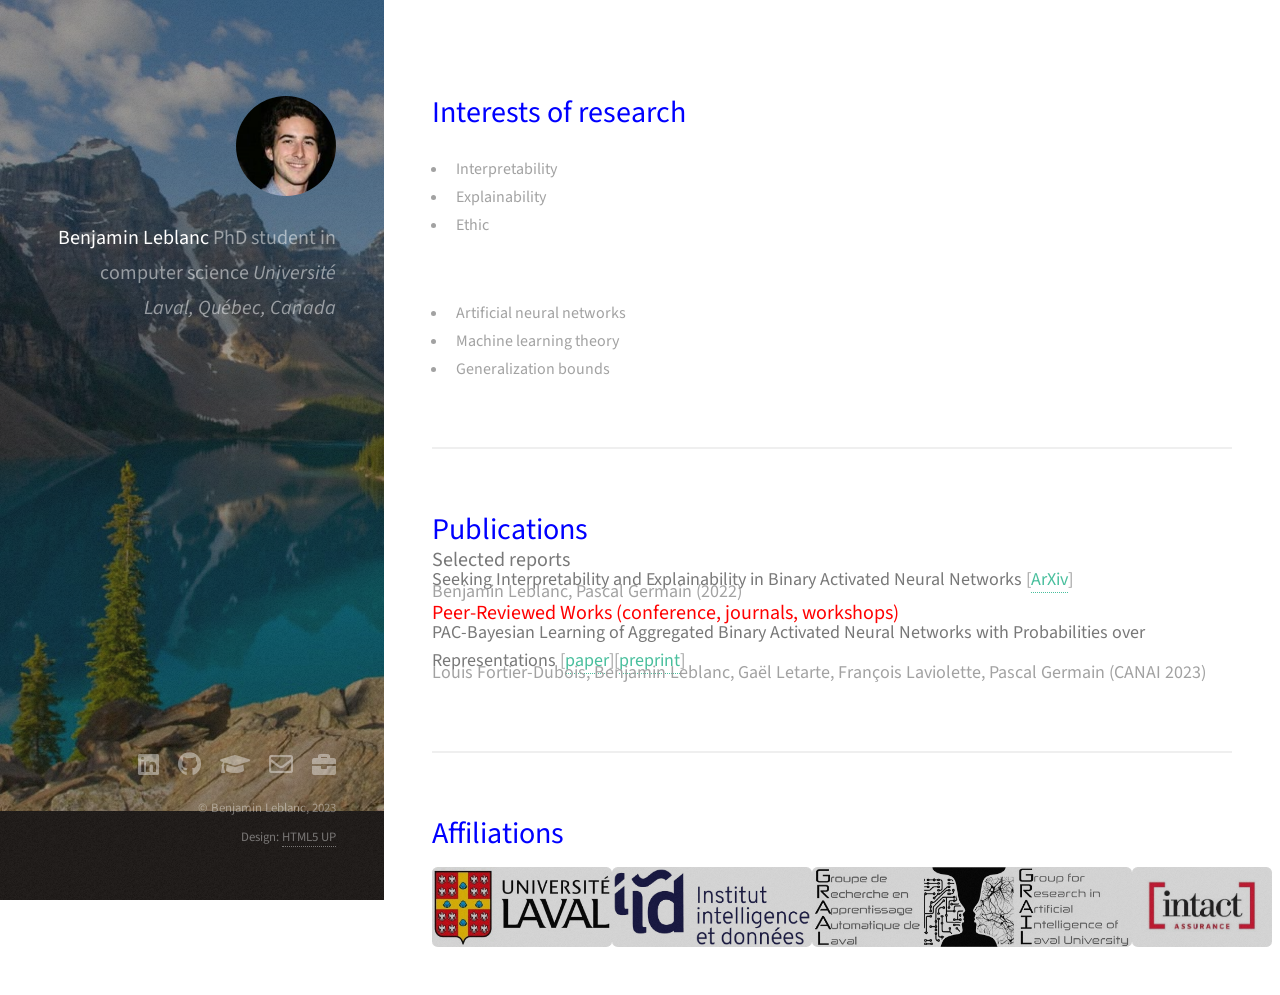
==== index.html @ 93528d7f "Update index.html" ====
<!DOCTYPE HTML>
<!--
	Strata by HTML5 UP
	html5up.net | @ajlkn
	Free for personal and commercial use under the CCA 3.0 license (html5up.net/license)
-->
<style>
  .bottom-mone {
     margin-bottom: -0.5cm;
  }
  .bottom-mpv {
     margin-bottom: -0.25cm;
  }
  .bottom-zero {
     margin-bottom: 0cm;
  }
  .bottom-one {
     margin-bottom: 0.5cm;
  }
  .bottom-two {
     margin-bottom: 1cm;
  }
  .bottom-three {
     margin-bottom: 1.5cm;
  }
  jc {
    display: flex;
    justify-content: space-between;
  }
  element {
    opacity: 1;
    // CSS property
  }
</style>
<html>
	<head>
		<title>Benjamin Leblanc</title>
		<meta charset="utf-8" />
		<meta name="viewport" content="width=device-width, initial-scale=1, user-scalable=no" />
		<link rel="stylesheet" href="assets/css/main.css" />
	</head>
	<body class="is-preload">

		<!-- Header -->
		<!-- crafted by <a href="http://html5up.net">HTML5 UP</a>.</h1> -->
			<header id="header">
				<div class="inner">
					<a href="#" class="image avatar"><img src="images/avatar.jpg" alt="" /></a>
					<h1><strong>Benjamin Leblanc</strong><br />
					PhD student in computer science<br />
					<em>Université Laval, Québec, Canada</em><br />
				</div>
			</header>

		<!-- Main -->
			<div id="main">
				<!-- One -->
					<section id="one">
						<p class="bottom-zero" style="color:blue; font-size:30px; font:Monaco">Interests of research</p>
						<i class="fa fa-group"></i>
						<ul>
						  <li>Interpretability</li>
						  <li>Explainability</li>
						  <li>Ethic</li>
						</ul>  						
						<i class="fa fa-bar-chart"></i>
						<ul>
						  <li>Artificial neural networks</li>
						  <li>Machine learning theory</li>
						  <li>Generalization bounds</li>
						</ul>
						
					</section>
					<section>
						<p class="bottom-zero" style="color:blue; font-size:30px; font:Monaco">Publications</p>
						<p class="bottom-mpv" style="color:red; font-size:20px; font:Monaco"><strong>Selected reports</strong><br></p>
						<p style="font-size:18px"><b>Seeking Interpretability and Explainability in Binary Activated Neural Networks</b> [<a href="https://arxiv.org/abs/2209.03450">ArXiv</a>]</p>
						<p class="bottom-mpv" style="font-size:18px">Benjamin Leblanc, Pascal Germain (2022)</p>
						
						<p class="bottom-mpv" style="color:red; font-size:20px; font:Monaco">Peer-Reviewed Works (conference, journals, workshops)</p>
						<p style="font-size:18px"><b>PAC-Bayesian Learning of Aggregated Binary Activated Neural Networks with Probabilities over Representations</b> [<a href="https://caiac.pubpub.org/pub/6km1kuhi/release/1">paper</a>][<a href="https://arxiv.org/abs/2110.15137">preprint</a>]</p>
						<p class="bottom-zero" style="font-size:18px">Louis Fortier-Dubois, Benjamin Leblanc, Gaël Letarte, François Laviolette, Pascal Germain (CANAI 2023)</p>
					</section>
					<section>
						<p class="bottom-one" style="color:blue; font-size:30px; font:Monaco">Affiliations</p>
						<jc>
							<a href="https://www.ulaval.ca/" class="image"><img src="images/ul_complet.jpg" style="background-color:white" alt="" width="180" height="80"/></a>
							<a href="https://iid.ulaval.ca/" class="image"><img src="images/iid.jpg" style="background-color:white" alt="" width="200" height="80"/></a>							<a href="https://graal.ift.ulaval.ca/" class="image"><img src="images/graail.jpg" style="background-color:white" alt="" width="320" height="80"/></a>
							<a href="https://www.intact.ca/" class="image"><img src="images/intact.jpg" style="background-color:white" alt="" width="140" height="80"/></a>
						</jc>
					</section>
				<!-- Footer -->
			<footer id="footer">
				<div class="inner">
					<ul class="icons">
						<li><a href="https://www.linkedin.com/in/benjamin-leblanc-a9217128b/" class="icon brands fa fa-linkedin"><span class="label">LinkedIn</span></a></li>
						<li><a href="https://github.com/benthewhite" class="icon brands fa-github"><span class="label">Github</span></a></li>
						<li><a href="https://scholar.google.com/citations?user=OlhWi8gAAAAJ&hl=fr" class="icon solid fa-graduation-cap"><span class="label">Google Scholar</span></a></li>
						<li><a href="mailto:benjamin.leblanc.2@ulaval.ca" class="icon fa-envelope"><span class="label">Email</span></a></li>
						<li><a href="files/Curriculum vitae - Benjamin Leblanc.pdf" class="icon solid fa-briefcase"><span class="label">CV</span></a></li>
					</ul>
					<ul class="copyright">
						<li>&copy; Benjamin Leblanc, 2023</li><li>Design: <a href="http://html5up.net">HTML5 UP</a></li>
					</ul>
				</div>
			</footer>

		<!-- Scripts -->
			<script src="assets/js/jquery.min.js"></script>
			<script src="assets/js/jquery.poptrox.min.js"></script>
			<script src="assets/js/browser.min.js"></script>
			<script src="assets/js/breakpoints.min.js"></script>
			<script src="assets/js/util.js"></script>
			<script src="assets/js/main.js"></script>

	</body>
</html>
---- assets/css/main.css ----
@import url("fontawesome-all.min.css");
@import url("https://fonts.googleapis.com/css?family=Source+Sans+Pro:400");

/*
	Strata by HTML5 UP
	html5up.net | @ajlkn
	Free for personal and commercial use under the CCA 3.0 license (html5up.net/license)
*/

html, body, div, span, applet, object,
iframe, h1, h2, h3, h4, h5, h6, p, blockquote,
pre, a, abbr, acronym, address, big, cite,
code, del, dfn, em, img, ins, kbd, q, s, samp,
small, strike, strong, sub, sup, tt, var, b,
u, i, center, dl, dt, dd, ol, ul, li, fieldset,
form, label, legend, table, caption, tbody,
tfoot, thead, tr, th, td, article, aside,
canvas, details, embed, figure, figcaption,
footer, header, hgroup, menu, nav, output, ruby,
section, summary, time, mark, audio, video {
	margin: 0;
	padding: 0;
	border: 0;
	font-size: 100%;
	font: inherit;
	vertical-align: baseline;}

article, aside, details, figcaption, figure,
footer, header, hgroup, menu, nav, section {
	display: block;}

body {
	line-height: 1;
	background: transparent;
}

ol, ul {
	list-style: none;
}

blockquote, q {
	quotes: none;
}

	blockquote:before, blockquote:after, q:before, q:after {
		content: '';
		content: none;
	}

table {
	border-collapse: collapse;
	border-spacing: 0;
}

body {
	-webkit-text-size-adjust: none;
}

mark {
	background-color: transparent;
	color: inherit;
}

input::-moz-focus-inner {
	border: 0;
	padding: 0;
}

input, select, textarea {
	-moz-appearance: none;
	-webkit-appearance: none;
	-ms-appearance: none;
	appearance: none;
}
jc {
    display: flex;
    justify-content: space-between;
}
element {
    opacity: 1;
    // CSS property
}

/* Basic */

	html {
		box-sizing: border-box;
	}

	*, *:before, *:after {
		box-sizing: inherit;
	}

	body {
		background: #fff;
	}

		body.is-preload *, body.is-preload *:before, body.is-preload *:after {
			-moz-animation: none !important;
			-webkit-animation: none !important;
			-ms-animation: none !important;
			animation: none !important;
			-moz-transition: none !important;
			-webkit-transition: none !important;
			-ms-transition: none !important;
			transition: none !important;
		}

	body, input, select, textarea {
		color: #a2a2a2;
		font-family: "Source Sans Pro", Helvetica, sans-serif;
		font-size: 16pt;
		font-weight: 400;
		line-height: 1.75em;
	}

	a {
		-moz-transition: color 0.2s ease-in-out, border-color 0.2s ease-in-out;
		-webkit-transition: color 0.2s ease-in-out, border-color 0.2s ease-in-out;
		-ms-transition: color 0.2s ease-in-out, border-color 0.2s ease-in-out;
		transition: color 0.2s ease-in-out, border-color 0.2s ease-in-out;
		border-bottom: dotted 1px;
		color: #49bf9d;
		text-decoration: none;
	}

		a:hover {
			border-bottom-color: transparent;
			color: #49bf9d !important;
			text-decoration: none;
		}

	strong, b {
		color: #787878;
		font-weight: 400;
	}

	em, i {
		font-style: italic;
	}

	p {
		margin-top: 0.1em ;
  		margin-bottom: -1em ;
	}

	h1, h2, h3, h4, h5, h6 {
		color: #787878;
		font-weight: 400;
		line-height: 1em;
		margin: 0 0 1em 0;
	}

		h1 a, h2 a, h3 a, h4 a, h5 a, h6 a {
			color: inherit;
			text-decoration: none;
		}

	h1 {
		font-size: 2em;
		line-height: 1.5em;
	}

	h2 {
		font-size: 1.5em;
		line-height: 1.5em;
	}

	h3 {
		font-size: 1.25em;
		line-height: 1.5em;
	}

	h4 {
		font-size: 1.1em;
		line-height: 1.5em;
	}

	h5 {
		font-size: 0.9em;
		line-height: 1.5em;
	}

	h6 {
		font-size: 0.7em;
		line-height: 1.5em;
	}

	sub {
		font-size: 0.8em;
		position: relative;
		top: 0.5em;
	}

	sup {
		font-size: 0.8em;
		position: relative;
		top: -0.5em;
	}

	hr {
		border: 0;
		border-bottom: solid 2px #efefef;
		margin: 2em 0;
	}

		hr.major {
			margin: 3em 0;
		}

	blockquote {
		border-left: solid 6px #efefef;
		font-style: normal;
		margin: 0 0 2em 0;
		padding: 0.5em 0 0.5em 1.5em;
	}

	code {
		background: #f7f7f7;
		border-radius: 0.35em;
		border: solid 2px #efefef;
		font-family: "Courier New", monospace;
		font-size: 0.9em;
		margin: 0 0.25em;
		padding: 0.25em 0.65em;
	}

	pre {
		-webkit-overflow-scrolling: touch;
		font-family: "Courier New", monospace;
		font-size: 0.9em;
		margin: 0 0 2em 0;
	}

		pre code {
			display: block;
			line-height: 1.75em;
			padding: 1em 1.5em;
			overflow-x: auto;
		}

	.align-left {
		text-align: left;
	}

	.align-center {
		text-align: center;
	}

	.align-right {
		text-align: right;
	}

/* Container */

	.container {
		margin: 0 auto;
		max-width: calc(100% - 4em);
		width: 100%;
	}

		.container.xsmall {
			width: 25%;
		}

		.container.small {
			width: 50%;
		}

		.container.medium {
			width: 75%;
		}

		.container.large {
			width: 125%;
		}

		.container.xlarge {
			width: 150%;
		}

		.container.max {
			width: 100%;
		}

		@media screen and (max-width: 980px) {

			.container {
				width: 100% !important;
				max-width: 100% !important;
			}

		}

		@media screen and (max-width: 480px) {

			.container {
				max-width: calc(100% - 3em);
			}

		}

/* Row */

	.row {
		display: flex;
		flex-wrap: wrap;
		box-sizing: border-box;
		align-items: stretch;
	}

		.row > * {
			box-sizing: border-box;
		}

		.row.gtr-uniform > * > :last-child {
			margin-bottom: 0;
		}

		.row.aln-left {
			justify-content: flex-start;
		}

		.row.aln-center {
			justify-content: center;
		}

		.row.aln-right {
			justify-content: flex-end;
		}

		.row.aln-top {
			align-items: flex-start;
		}

		.row.aln-middle {
			align-items: center;
		}

		.row.aln-bottom {
			align-items: flex-end;
		}

		.row > .imp {
			order: -1;
		}

		.row > .col-1 {
			width: 8.33333%;
		}

		.row > .off-1 {
			margin-left: 8.33333%;
		}

		.row > .col-2 {
			width: 16.66667%;
		}

		.row > .off-2 {
			margin-left: 16.66667%;
		}

		.row > .col-3 {
			width: 25%;
		}

		.row > .off-3 {
			margin-left: 25%;
		}

		.row > .col-4 {
			width: 33.33333%;
		}

		.row > .off-4 {
			margin-left: 33.33333%;
		}

		.row > .col-5 {
			width: 41.66667%;
		}

		.row > .off-5 {
			margin-left: 41.66667%;
		}

		.row > .col-6 {
			width: 50%;
		}

		.row > .off-6 {
			margin-left: 50%;
		}

		.row > .col-7 {
			width: 58.33333%;
		}

		.row > .off-7 {
			margin-left: 58.33333%;
		}

		.row > .col-8 {
			width: 66.66667%;
		}

		.row > .off-8 {
			margin-left: 66.66667%;
		}

		.row > .col-9 {
			width: 75%;
		}

		.row > .off-9 {
			margin-left: 75%;
		}

		.row > .col-10 {
			width: 83.33333%;
		}

		.row > .off-10 {
			margin-left: 83.33333%;
		}

		.row > .col-11 {
			width: 91.66667%;
		}

		.row > .off-11 {
			margin-left: 91.66667%;
		}

		.row > .col-12 {
			width: 100%;
		}

		.row > .off-12 {
			margin-left: 100%;
		}

		.row.gtr-0 {
			margin-top: 0;
			margin-left: 0em;
		}

			.row.gtr-0 > * {
				padding: 0 0 0 0em;
			}

			.row.gtr-0.gtr-uniform {
				margin-top: 0em;
			}

				.row.gtr-0.gtr-uniform > * {
					padding-top: 0em;
				}

		.row.gtr-25 {
			margin-top: 0;
			margin-left: -0.625em;
		}

			.row.gtr-25 > * {
				padding: 0 0 0 0.625em;
			}

			.row.gtr-25.gtr-uniform {
				margin-top: -0.625em;
			}

				.row.gtr-25.gtr-uniform > * {
					padding-top: 0.625em;
				}

		.row.gtr-50 {
			margin-top: 0;
			margin-left: -1.25em;
		}

			.row.gtr-50 > * {
				padding: 0 0 0 1.25em;
			}

			.row.gtr-50.gtr-uniform {
				margin-top: -1.25em;
			}

				.row.gtr-50.gtr-uniform > * {
					padding-top: 1.25em;
				}

		.row {
			margin-top: 0;
			margin-left: -2.5em;
		}

			.row > * {
				padding: 0 0 0 2.5em;
			}

			.row.gtr-uniform {
				margin-top: -2.5em;
			}

				.row.gtr-uniform > * {
					padding-top: 2.5em;
				}

		.row.gtr-150 {
			margin-top: 0;
			margin-left: -3.75em;
		}

			.row.gtr-150 > * {
				padding: 0 0 0 3.75em;
			}

			.row.gtr-150.gtr-uniform {
				margin-top: -3.75em;
			}

				.row.gtr-150.gtr-uniform > * {
					padding-top: 3.75em;
				}

		.row.gtr-200 {
			margin-top: 0;
			margin-left: -5em;
		}

			.row.gtr-200 > * {
				padding: 0 0 0 5em;
			}

			.row.gtr-200.gtr-uniform {
				margin-top: -5em;
			}

				.row.gtr-200.gtr-uniform > * {
					padding-top: 5em;
				}

		@media screen and (max-width: 1800px) {

			.row {
				display: flex;
				flex-wrap: wrap;
				box-sizing: border-box;
				align-items: stretch;
			}

				.row > * {
					box-sizing: border-box;
				}

				.row.gtr-uniform > * > :last-child {
					margin-bottom: 0;
				}

				.row.aln-left {
					justify-content: flex-start;
				}

				.row.aln-center {
					justify-content: center;
				}

				.row.aln-right {
					justify-content: flex-end;
				}

				.row.aln-top {
					align-items: flex-start;
				}

				.row.aln-middle {
					align-items: center;
				}

				.row.aln-bottom {
					align-items: flex-end;
				}

				.row > .imp-xlarge {
					order: -1;
				}

				.row > .col-1-xlarge {
					width: 8.33333%;
				}

				.row > .off-1-xlarge {
					margin-left: 8.33333%;
				}

				.row > .col-2-xlarge {
					width: 16.66667%;
				}

				.row > .off-2-xlarge {
					margin-left: 16.66667%;
				}

				.row > .col-3-xlarge {
					width: 25%;
				}

				.row > .off-3-xlarge {
					margin-left: 25%;
				}

				.row > .col-4-xlarge {
					width: 33.33333%;
				}

				.row > .off-4-xlarge {
					margin-left: 33.33333%;
				}

				.row > .col-5-xlarge {
					width: 41.66667%;
				}

				.row > .off-5-xlarge {
					margin-left: 41.66667%;
				}

				.row > .col-6-xlarge {
					width: 50%;
				}

				.row > .off-6-xlarge {
					margin-left: 50%;
				}

				.row > .col-7-xlarge {
					width: 58.33333%;
				}

				.row > .off-7-xlarge {
					margin-left: 58.33333%;
				}

				.row > .col-8-xlarge {
					width: 66.66667%;
				}

				.row > .off-8-xlarge {
					margin-left: 66.66667%;
				}

				.row > .col-9-xlarge {
					width: 75%;
				}

				.row > .off-9-xlarge {
					margin-left: 75%;
				}

				.row > .col-10-xlarge {
					width: 83.33333%;
				}

				.row > .off-10-xlarge {
					margin-left: 83.33333%;
				}

				.row > .col-11-xlarge {
					width: 91.66667%;
				}

				.row > .off-11-xlarge {
					margin-left: 91.66667%;
				}

				.row > .col-12-xlarge {
					width: 100%;
				}

				.row > .off-12-xlarge {
					margin-left: 100%;
				}

				.row.gtr-0 {
					margin-top: 0;
					margin-left: 0em;
				}

					.row.gtr-0 > * {
						padding: 0 0 0 0em;
					}

					.row.gtr-0.gtr-uniform {
						margin-top: 0em;
					}

						.row.gtr-0.gtr-uniform > * {
							padding-top: 0em;
						}

				.row.gtr-25 {
					margin-top: 0;
					margin-left: -0.625em;
				}

					.row.gtr-25 > * {
						padding: 0 0 0 0.625em;
					}

					.row.gtr-25.gtr-uniform {
						margin-top: -0.625em;
					}

						.row.gtr-25.gtr-uniform > * {
							padding-top: 0.625em;
						}

				.row.gtr-50 {
					margin-top: 0;
					margin-left: -1.25em;
				}

					.row.gtr-50 > * {
						padding: 0 0 0 1.25em;
					}

					.row.gtr-50.gtr-uniform {
						margin-top: -1.25em;
					}

						.row.gtr-50.gtr-uniform > * {
							padding-top: 1.25em;
						}

				.row {
					margin-top: 0;
					margin-left: -2.5em;
				}

					.row > * {
						padding: 0 0 0 2.5em;
					}

					.row.gtr-uniform {
						margin-top: -2.5em;
					}

						.row.gtr-uniform > * {
							padding-top: 2.5em;
						}

				.row.gtr-150 {
					margin-top: 0;
					margin-left: -3.75em;
				}

					.row.gtr-150 > * {
						padding: 0 0 0 3.75em;
					}

					.row.gtr-150.gtr-uniform {
						margin-top: -3.75em;
					}

						.row.gtr-150.gtr-uniform > * {
							padding-top: 3.75em;
						}

				.row.gtr-200 {
					margin-top: 0;
					margin-left: -5em;
				}

					.row.gtr-200 > * {
						padding: 0 0 0 5em;
					}

					.row.gtr-200.gtr-uniform {
						margin-top: -5em;
					}

						.row.gtr-200.gtr-uniform > * {
							padding-top: 5em;
						}

		}

		@media screen and (max-width: 1280px) {

			.row {
				display: flex;
				flex-wrap: wrap;
				box-sizing: border-box;
				align-items: stretch;
			}

				.row > * {
					box-sizing: border-box;
				}

				.row.gtr-uniform > * > :last-child {
					margin-bottom: 0;
				}

				.row.aln-left {
					justify-content: flex-start;
				}

				.row.aln-center {
					justify-content: center;
				}

				.row.aln-right {
					justify-content: flex-end;
				}

				.row.aln-top {
					align-items: flex-start;
				}

				.row.aln-middle {
					align-items: center;
				}

				.row.aln-bottom {
					align-items: flex-end;
				}

				.row > .imp-large {
					order: -1;
				}

				.row > .col-1-large {
					width: 8.33333%;
				}

				.row > .off-1-large {
					margin-left: 8.33333%;
				}

				.row > .col-2-large {
					width: 16.66667%;
				}

				.row > .off-2-large {
					margin-left: 16.66667%;
				}

				.row > .col-3-large {
					width: 25%;
				}

				.row > .off-3-large {
					margin-left: 25%;
				}

				.row > .col-4-large {
					width: 33.33333%;
				}

				.row > .off-4-large {
					margin-left: 33.33333%;
				}

				.row > .col-5-large {
					width: 41.66667%;
				}

				.row > .off-5-large {
					margin-left: 41.66667%;
				}

				.row > .col-6-large {
					width: 50%;
				}

				.row > .off-6-large {
					margin-left: 50%;
				}

				.row > .col-7-large {
					width: 58.33333%;
				}

				.row > .off-7-large {
					margin-left: 58.33333%;
				}

				.row > .col-8-large {
					width: 66.66667%;
				}

				.row > .off-8-large {
					margin-left: 66.66667%;
				}

				.row > .col-9-large {
					width: 75%;
				}

				.row > .off-9-large {
					margin-left: 75%;
				}

				.row > .col-10-large {
					width: 83.33333%;
				}

				.row > .off-10-large {
					margin-left: 83.33333%;
				}

				.row > .col-11-large {
					width: 91.66667%;
				}

				.row > .off-11-large {
					margin-left: 91.66667%;
				}

				.row > .col-12-large {
					width: 100%;
				}

				.row > .off-12-large {
					margin-left: 100%;
				}

				.row.gtr-0 {
					margin-top: 0;
					margin-left: 0em;
				}

					.row.gtr-0 > * {
						padding: 0 0 0 0em;
					}

					.row.gtr-0.gtr-uniform {
						margin-top: 0em;
					}

						.row.gtr-0.gtr-uniform > * {
							padding-top: 0em;
						}

				.row.gtr-25 {
					margin-top: 0;
					margin-left: -0.5em;
				}

					.row.gtr-25 > * {
						padding: 0 0 0 0.5em;
					}

					.row.gtr-25.gtr-uniform {
						margin-top: -0.5em;
					}

						.row.gtr-25.gtr-uniform > * {
							padding-top: 0.5em;
						}

				.row.gtr-50 {
					margin-top: 0;
					margin-left: -1em;
				}

					.row.gtr-50 > * {
						padding: 0 0 0 1em;
					}

					.row.gtr-50.gtr-uniform {
						margin-top: -1em;
					}

						.row.gtr-50.gtr-uniform > * {
							padding-top: 1em;
						}

				.row {
					margin-top: 0;
					margin-left: -2em;
				}

					.row > * {
						padding: 0 0 0 2em;
					}

					.row.gtr-uniform {
						margin-top: -2em;
					}

						.row.gtr-uniform > * {
							padding-top: 2em;
						}

				.row.gtr-150 {
					margin-top: 0;
					margin-left: -3em;
				}

					.row.gtr-150 > * {
						padding: 0 0 0 3em;
					}

					.row.gtr-150.gtr-uniform {
						margin-top: -3em;
					}

						.row.gtr-150.gtr-uniform > * {
							padding-top: 3em;
						}

				.row.gtr-200 {
					margin-top: 0;
					margin-left: -4em;
				}

					.row.gtr-200 > * {
						padding: 0 0 0 4em;
					}

					.row.gtr-200.gtr-uniform {
						margin-top: -4em;
					}

						.row.gtr-200.gtr-uniform > * {
							padding-top: 4em;
						}

		}

		@media screen and (max-width: 980px) {

			.row {
				display: flex;
				flex-wrap: wrap;
				box-sizing: border-box;
				align-items: stretch;
			}

				.row > * {
					box-sizing: border-box;
				}

				.row.gtr-uniform > * > :last-child {
					margin-bottom: 0;
				}

				.row.aln-left {
					justify-content: flex-start;
				}

				.row.aln-center {
					justify-content: center;
				}

				.row.aln-right {
					justify-content: flex-end;
				}

				.row.aln-top {
					align-items: flex-start;
				}

				.row.aln-middle {
					align-items: center;
				}

				.row.aln-bottom {
					align-items: flex-end;
				}

				.row > .imp-medium {
					order: -1;
				}

				.row > .col-1-medium {
					width: 8.33333%;
				}

				.row > .off-1-medium {
					margin-left: 8.33333%;
				}

				.row > .col-2-medium {
					width: 16.66667%;
				}

				.row > .off-2-medium {
					margin-left: 16.66667%;
				}

				.row > .col-3-medium {
					width: 25%;
				}

				.row > .off-3-medium {
					margin-left: 25%;
				}

				.row > .col-4-medium {
					width: 33.33333%;
				}

				.row > .off-4-medium {
					margin-left: 33.33333%;
				}

				.row > .col-5-medium {
					width: 41.66667%;
				}

				.row > .off-5-medium {
					margin-left: 41.66667%;
				}

				.row > .col-6-medium {
					width: 50%;
				}

				.row > .off-6-medium {
					margin-left: 50%;
				}

				.row > .col-7-medium {
					width: 58.33333%;
				}

				.row > .off-7-medium {
					margin-left: 58.33333%;
				}

				.row > .col-8-medium {
					width: 66.66667%;
				}

				.row > .off-8-medium {
					margin-left: 66.66667%;
				}

				.row > .col-9-medium {
					width: 75%;
				}

				.row > .off-9-medium {
					margin-left: 75%;
				}

				.row > .col-10-medium {
					width: 83.33333%;
				}

				.row > .off-10-medium {
					margin-left: 83.33333%;
				}

				.row > .col-11-medium {
					width: 91.66667%;
				}

				.row > .off-11-medium {
					margin-left: 91.66667%;
				}

				.row > .col-12-medium {
					width: 100%;
				}

				.row > .off-12-medium {
					margin-left: 100%;
				}

				.row.gtr-0 {
					margin-top: 0;
					margin-left: 0em;
				}

					.row.gtr-0 > * {
						padding: 0 0 0 0em;
					}

					.row.gtr-0.gtr-uniform {
						margin-top: 0em;
					}

						.row.gtr-0.gtr-uniform > * {
							padding-top: 0em;
						}

				.row.gtr-25 {
					margin-top: 0;
					margin-left: -0.5em;
				}

					.row.gtr-25 > * {
						padding: 0 0 0 0.5em;
					}

					.row.gtr-25.gtr-uniform {
						margin-top: -0.5em;
					}

						.row.gtr-25.gtr-uniform > * {
							padding-top: 0.5em;
						}

				.row.gtr-50 {
					margin-top: 0;
					margin-left: -1em;
				}

					.row.gtr-50 > * {
						padding: 0 0 0 1em;
					}

					.row.gtr-50.gtr-uniform {
						margin-top: -1em;
					}

						.row.gtr-50.gtr-uniform > * {
							padding-top: 1em;
						}

				.row {
					margin-top: 0;
					margin-left: -2em;
				}

					.row > * {
						padding: 0 0 0 2em;
					}

					.row.gtr-uniform {
						margin-top: -2em;
					}

						.row.gtr-uniform > * {
							padding-top: 2em;
						}

				.row.gtr-150 {
					margin-top: 0;
					margin-left: -3em;
				}

					.row.gtr-150 > * {
						padding: 0 0 0 3em;
					}

					.row.gtr-150.gtr-uniform {
						margin-top: -3em;
					}

						.row.gtr-150.gtr-uniform > * {
							padding-top: 3em;
						}

				.row.gtr-200 {
					margin-top: 0;
					margin-left: -4em;
				}

					.row.gtr-200 > * {
						padding: 0 0 0 4em;
					}

					.row.gtr-200.gtr-uniform {
						margin-top: -4em;
					}

						.row.gtr-200.gtr-uniform > * {
							padding-top: 4em;
						}

		}

		@media screen and (max-width: 736px) {

			.row {
				display: flex;
				flex-wrap: wrap;
				box-sizing: border-box;
				align-items: stretch;
			}

				.row > * {
					box-sizing: border-box;
				}

				.row.gtr-uniform > * > :last-child {
					margin-bottom: 0;
				}

				.row.aln-left {
					justify-content: flex-start;
				}

				.row.aln-center {
					justify-content: center;
				}

				.row.aln-right {
					justify-content: flex-end;
				}

				.row.aln-top {
					align-items: flex-start;
				}

				.row.aln-middle {
					align-items: center;
				}

				.row.aln-bottom {
					align-items: flex-end;
				}

				.row > .imp-small {
					order: -1;
				}

				.row > .col-1-small {
					width: 8.33333%;
				}

				.row > .off-1-small {
					margin-left: 8.33333%;
				}

				.row > .col-2-small {
					width: 16.66667%;
				}

				.row > .off-2-small {
					margin-left: 16.66667%;
				}

				.row > .col-3-small {
					width: 25%;
				}

				.row > .off-3-small {
					margin-left: 25%;
				}

				.row > .col-4-small {
					width: 33.33333%;
				}

				.row > .off-4-small {
					margin-left: 33.33333%;
				}

				.row > .col-5-small {
					width: 41.66667%;
				}

				.row > .off-5-small {
					margin-left: 41.66667%;
				}

				.row > .col-6-small {
					width: 50%;
				}

				.row > .off-6-small {
					margin-left: 50%;
				}

				.row > .col-7-small {
					width: 58.33333%;
				}

				.row > .off-7-small {
					margin-left: 58.33333%;
				}

				.row > .col-8-small {
					width: 66.66667%;
				}

				.row > .off-8-small {
					margin-left: 66.66667%;
				}

				.row > .col-9-small {
					width: 75%;
				}

				.row > .off-9-small {
					margin-left: 75%;
				}

				.row > .col-10-small {
					width: 83.33333%;
				}

				.row > .off-10-small {
					margin-left: 83.33333%;
				}

				.row > .col-11-small {
					width: 91.66667%;
				}

				.row > .off-11-small {
					margin-left: 91.66667%;
				}

				.row > .col-12-small {
					width: 100%;
				}

				.row > .off-12-small {
					margin-left: 100%;
				}

				.row.gtr-0 {
					margin-top: 0;
					margin-left: 0em;
				}

					.row.gtr-0 > * {
						padding: 0 0 0 0em;
					}

					.row.gtr-0.gtr-uniform {
						margin-top: 0em;
					}

						.row.gtr-0.gtr-uniform > * {
							padding-top: 0em;
						}

				.row.gtr-25 {
					margin-top: 0;
					margin-left: -0.375em;
				}

					.row.gtr-25 > * {
						padding: 0 0 0 0.375em;
					}

					.row.gtr-25.gtr-uniform {
						margin-top: -0.375em;
					}

						.row.gtr-25.gtr-uniform > * {
							padding-top: 0.375em;
						}

				.row.gtr-50 {
					margin-top: 0;
					margin-left: -0.75em;
				}

					.row.gtr-50 > * {
						padding: 0 0 0 0.75em;
					}

					.row.gtr-50.gtr-uniform {
						margin-top: -0.75em;
					}

						.row.gtr-50.gtr-uniform > * {
							padding-top: 0.75em;
						}

				.row {
					margin-top: 0;
					margin-left: -1.5em;
				}

					.row > * {
						padding: 0 0 0 1.5em;
					}

					.row.gtr-uniform {
						margin-top: -1.5em;
					}

						.row.gtr-uniform > * {
							padding-top: 1.5em;
						}

				.row.gtr-150 {
					margin-top: 0;
					margin-left: -2.25em;
				}

					.row.gtr-150 > * {
						padding: 0 0 0 2.25em;
					}

					.row.gtr-150.gtr-uniform {
						margin-top: -2.25em;
					}

						.row.gtr-150.gtr-uniform > * {
							padding-top: 2.25em;
						}

				.row.gtr-200 {
					margin-top: 0;
					margin-left: -3em;
				}

					.row.gtr-200 > * {
						padding: 0 0 0 3em;
					}

					.row.gtr-200.gtr-uniform {
						margin-top: -3em;
					}

						.row.gtr-200.gtr-uniform > * {
							padding-top: 3em;
						}

		}

		@media screen and (max-width: 480px) {

			.row {
				display: flex;
				flex-wrap: wrap;
				box-sizing: border-box;
				align-items: stretch;
			}

				.row > * {
					box-sizing: border-box;
				}

				.row.gtr-uniform > * > :last-child {
					margin-bottom: 0;
				}

				.row.aln-left {
					justify-content: flex-start;
				}

				.row.aln-center {
					justify-content: center;
				}

				.row.aln-right {
					justify-content: flex-end;
				}

				.row.aln-top {
					align-items: flex-start;
				}

				.row.aln-middle {
					align-items: center;
				}

				.row.aln-bottom {
					align-items: flex-end;
				}

				.row > .imp-xsmall {
					order: -1;
				}

				.row > .col-1-xsmall {
					width: 8.33333%;
				}

				.row > .off-1-xsmall {
					margin-left: 8.33333%;
				}

				.row > .col-2-xsmall {
					width: 16.66667%;
				}

				.row > .off-2-xsmall {
					margin-left: 16.66667%;
				}

				.row > .col-3-xsmall {
					width: 25%;
				}

				.row > .off-3-xsmall {
					margin-left: 25%;
				}

				.row > .col-4-xsmall {
					width: 33.33333%;
				}

				.row > .off-4-xsmall {
					margin-left: 33.33333%;
				}

				.row > .col-5-xsmall {
					width: 41.66667%;
				}

				.row > .off-5-xsmall {
					margin-left: 41.66667%;
				}

				.row > .col-6-xsmall {
					width: 50%;
				}

				.row > .off-6-xsmall {
					margin-left: 50%;
				}

				.row > .col-7-xsmall {
					width: 58.33333%;
				}

				.row > .off-7-xsmall {
					margin-left: 58.33333%;
				}

				.row > .col-8-xsmall {
					width: 66.66667%;
				}

				.row > .off-8-xsmall {
					margin-left: 66.66667%;
				}

				.row > .col-9-xsmall {
					width: 75%;
				}

				.row > .off-9-xsmall {
					margin-left: 75%;
				}

				.row > .col-10-xsmall {
					width: 83.33333%;
				}

				.row > .off-10-xsmall {
					margin-left: 83.33333%;
				}

				.row > .col-11-xsmall {
					width: 91.66667%;
				}

				.row > .off-11-xsmall {
					margin-left: 91.66667%;
				}

				.row > .col-12-xsmall {
					width: 100%;
				}

				.row > .off-12-xsmall {
					margin-left: 100%;
				}

				.row.gtr-0 {
					margin-top: 0;
					margin-left: 0em;
				}

					.row.gtr-0 > * {
						padding: 0 0 0 0em;
					}

					.row.gtr-0.gtr-uniform {
						margin-top: 0em;
					}

						.row.gtr-0.gtr-uniform > * {
							padding-top: 0em;
						}

				.row.gtr-25 {
					margin-top: 0;
					margin-left: -0.375em;
				}

					.row.gtr-25 > * {
						padding: 0 0 0 0.375em;
					}

					.row.gtr-25.gtr-uniform {
						margin-top: -0.375em;
					}

						.row.gtr-25.gtr-uniform > * {
							padding-top: 0.375em;
						}

				.row.gtr-50 {
					margin-top: 0;
					margin-left: -0.75em;
				}

					.row.gtr-50 > * {
						padding: 0 0 0 0.75em;
					}

					.row.gtr-50.gtr-uniform {
						margin-top: -0.75em;
					}

						.row.gtr-50.gtr-uniform > * {
							padding-top: 0.75em;
						}

				.row {
					margin-top: 0;
					margin-left: -1.5em;
				}

					.row > * {
						padding: 0 0 0 1.5em;
					}

					.row.gtr-uniform {
						margin-top: -1.5em;
					}

						.row.gtr-uniform > * {
							padding-top: 1.5em;
						}

				.row.gtr-150 {
					margin-top: 0;
					margin-left: -2.25em;
				}

					.row.gtr-150 > * {
						padding: 0 0 0 2.25em;
					}

					.row.gtr-150.gtr-uniform {
						margin-top: -2.25em;
					}

						.row.gtr-150.gtr-uniform > * {
							padding-top: 2.25em;
						}

				.row.gtr-200 {
					margin-top: 0;
					margin-left: -3em;
				}

					.row.gtr-200 > * {
						padding: 0 0 0 3em;
					}

					.row.gtr-200.gtr-uniform {
						margin-top: -3em;
					}

						.row.gtr-200.gtr-uniform > * {
							padding-top: 3em;
						}

		}

/* Section/Article */

	section.special, article.special {
		text-align: center;
	}

	header p {
		color: #b2b2b2;
		position: relative;
		margin: 0 0 1.5em 0;
	}

	header h2 + p {
		font-size: 1.25em;
		margin-top: -1em;
		line-height: 1.5em;
	}

	header h3 + p {
		font-size: 1.1em;
		margin-top: -0.8em;
		line-height: 1.5em;
	}

	header h4 + p,
	header h5 + p,
	header h6 + p {
		font-size: 0.9em;
		margin-top: -0.6em;
		line-height: 1.5em;
	}

	header.major h2 {
		font-size: 2em;
	}

/* Form */

	form {
		margin: 0 0 2em 0;
	}

	label {
		color: #787878;
		display: block;
		font-size: 0.9em;
		font-weight: 400;
		margin: 0 0 1em 0;
	}

	input[type="text"],
	input[type="password"],
	input[type="email"],
	select,
	textarea {
		-moz-appearance: none;
		-webkit-appearance: none;
		-ms-appearance: none;
		appearance: none;
		background: #f7f7f7;
		border-radius: 0.35em;
		border: solid 2px transparent;
		color: inherit;
		display: block;
		outline: 0;
		padding: 0 0.75em;
		text-decoration: none;
		width: 100%;
	}

		input[type="text"]:invalid,
		input[type="password"]:invalid,
		input[type="email"]:invalid,
		select:invalid,
		textarea:invalid {
			box-shadow: none;
		}

		input[type="text"]:focus,
		input[type="password"]:focus,
		input[type="email"]:focus,
		select:focus,
		textarea:focus {
			border-color: #49bf9d;
		}

	select {
		background-image: url("data:image/svg+xml;charset=utf8,%3Csvg xmlns='http://www.w3.org/2000/svg' width='40' height='40' preserveAspectRatio='none' viewBox='0 0 40 40'%3E%3Cpath d='M9.4,12.3l10.4,10.4l10.4-10.4c0.2-0.2,0.5-0.4,0.9-0.4c0.3,0,0.6,0.1,0.9,0.4l3.3,3.3c0.2,0.2,0.4,0.5,0.4,0.9 c0,0.4-0.1,0.6-0.4,0.9L20.7,31.9c-0.2,0.2-0.5,0.4-0.9,0.4c-0.3,0-0.6-0.1-0.9-0.4L4.3,17.3c-0.2-0.2-0.4-0.5-0.4-0.9 c0-0.4,0.1-0.6,0.4-0.9l3.3-3.3c0.2-0.2,0.5-0.4,0.9-0.4S9.1,12.1,9.4,12.3z' fill='%23dfdfdf' /%3E%3C/svg%3E");
		background-size: 1.25rem;
		background-repeat: no-repeat;
		background-position: calc(100% - 1rem) center;
		height: 2.75em;
		padding-right: 2.75em;
		text-overflow: ellipsis;
	}

		select option {
			color: #787878;
			background: #fff;
		}

		select:focus::-ms-value {
			background-color: transparent;
		}

		select::-ms-expand {
			display: none;
		}

	input[type="text"],
	input[type="password"],
	input[type="email"],
	select {
		height: 2.75em;
	}

	textarea {
		padding: 0.75em;
	}

	input[type="checkbox"],
	input[type="radio"] {
		-moz-appearance: none;
		-webkit-appearance: none;
		-ms-appearance: none;
		appearance: none;
		display: block;
		float: left;
		margin-right: -2em;
		opacity: 0;
		width: 1em;
		z-index: -1;
	}

		input[type="checkbox"] + label,
		input[type="radio"] + label {
			text-decoration: none;
			color: #a2a2a2;
			cursor: pointer;
			display: inline-block;
			font-size: 1em;
			font-weight: 400;
			padding-left: 2.4em;
			padding-right: 0.75em;
			position: relative;
		}

			input[type="checkbox"] + label:before,
			input[type="radio"] + label:before {
				-moz-osx-font-smoothing: grayscale;
				-webkit-font-smoothing: antialiased;
				display: inline-block;
				font-style: normal;
				font-variant: normal;
				text-rendering: auto;
				line-height: 1;
				text-transform: none !important;
				font-family: 'Font Awesome 5 Free';
				font-weight: 900;
			}

			input[type="checkbox"] + label:before,
			input[type="radio"] + label:before {
				background: #f7f7f7;
				border-radius: 0.35em;
				border: solid 2px transparent;
				content: '';
				display: inline-block;
				font-size: 0.8em;
				height: 2.0625em;
				left: 0;
				line-height: 1.85625em;
				position: absolute;
				text-align: center;
				top: 0;
				width: 2.0625em;
			}

		input[type="checkbox"]:checked + label:before,
		input[type="radio"]:checked + label:before {
			background: #787878;
			border-color: #787878;
			color: #fff;
			content: '\f00c';
		}

		input[type="checkbox"]:focus + label:before,
		input[type="radio"]:focus + label:before {
			border-color: #49bf9d;
		}

	input[type="checkbox"] + label:before {
		border-radius: 0.35em;
	}

	input[type="radio"] + label:before {
		border-radius: 100%;
	}

	::-webkit-input-placeholder {
		color: #b2b2b2 !important;
		opacity: 1.0;
	}

	:-moz-placeholder {
		color: #b2b2b2 !important;
		opacity: 1.0;
	}

	::-moz-placeholder {
		color: #b2b2b2 !important;
		opacity: 1.0;
	}

	:-ms-input-placeholder {
		color: #b2b2b2 !important;
		opacity: 1.0;
	}

/* Box */

	.box {
		border-radius: 0.35em;
		border: solid 2px #efefef;
		margin-bottom: 1em;
		padding: 1.5em;
	}

		.box > :last-child,
		.box > :last-child > :last-child,
		.box > :last-child > :last-child > :last-child {
			margin-bottom: 0;
		}

		.box.alt {
			border: 0;
			border-radius: 0;
			padding: 0;
		}

/* Icon */

	.icon {
		text-decoration: none;
		border-bottom: none;
		position: relative;
	}

		.icon:before {
			-moz-osx-font-smoothing: grayscale;
			-webkit-font-smoothing: antialiased;
			display: inline-block;
			font-style: normal;
			font-variant: normal;
			text-rendering: auto;
			line-height: 1;
			text-transform: none !important;
			font-family: 'Font Awesome 5 Free';
			font-weight: 400;
		}

		.icon > .label {
			display: none;
		}

		.icon:before {
			line-height: inherit;
		}

		.icon.solid:before {
			font-weight: 900;
		}

		.icon.brands:before {
			font-family: 'Font Awesome 5 Brands';
		}

/* Image */

	.image {
		border-radius: 0.35em;
		border: 0;
		display: inline-block;
		position: relative;
	}

		.image:before {
			-moz-transition: opacity 0.2s ease-in-out;
			-webkit-transition: opacity 0.2s ease-in-out;
			-ms-transition: opacity 0.2s ease-in-out;
			transition: opacity 0.2s ease-in-out;
			background: url("images/overlay.png");
			border-radius: 0.35em;
			content: '';
			display: block;
			height: 100%;
			left: 0;
			opacity: 0.5;
			position: absolute;
			top: 0;
			width: 100%;
		}

		.image.thumb {
			text-align: center;
		}

			.image.thumb:after {
				-moz-transition: opacity 0.2s ease-in-out;
				-webkit-transition: opacity 0.2s ease-in-out;
				-ms-transition: opacity 0.2s ease-in-out;
				transition: opacity 0.2s ease-in-out;
				border-radius: 0.35em;
				border: solid 3px rgba(255, 255, 255, 0.5);
				color: #fff;
				content: 'View';
				display: inline-block;
				font-size: 0.8em;
				font-weight: 400;
				left: 50%;
				line-height: 2.25em;
				margin: -1.25em 0 0 -3em;
				opacity: 0;
				padding: 0 1.5em;
				position: absolute;
				text-align: center;
				text-decoration: none;
				top: 50%;
				white-space: nowrap;
			}

			.image.thumb:hover:after {
				opacity: 1.0;
			}

			.image.thumb:hover:before {
				background: url("images/overlay.png"), url("images/overlay.png");
				opacity: 1.0;
			}

		.image img {
			border-radius: 0.35em;
			display: block;
		}

		.image.left {
			float: left;
			margin: 0 1.5em 1em 0;
			top: 0.25em;
		}

		.image.right {
			float: right;
			margin: 0 0 1em 1.5em;
			top: 0.25em;
		}

		.image.left, .image.right {
			max-width: 40%;
		}

			.image.left img, .image.right img {
				width: 100%;
			}

		.image.fit {
			display: block;
			margin: 0 0 2em 0;
			width: 100%;
		}

			.image.fit img {
				width: 100%;
			}

		.image.avatar {
			border-radius: 100%;
		}

			.image.avatar:before {
				display: none;
			}

			.image.avatar img {
				border-radius: 100%;
				width: 100%;
			}

/* List */

	ol {
		list-style: decimal;
		margin: 0 0 2em 0;
		padding-left: 1.25em;
	}

		ol li {
			padding-left: 0.25em;
		}

	ul {
		list-style: disc;
		margin: 0 0 2em 0;
		padding-left: 1em;
	}

		ul li {
			padding-left: 0.5em;
		}

		ul.alt {
			list-style: none;
			padding-left: 0;
		}

			ul.alt li {
				border-top: solid 2px #efefef;
				padding: 0.5em 0;
			}

				ul.alt li:first-child {
					border-top: 0;
					padding-top: 0;
				}

	dl {
		margin: 0 0 2em 0;
	}

/* Icons */

	ul.icons {
		cursor: default;
		list-style: none;
		padding-left: 0;
	}

		ul.icons li {
			display: inline-block;
			padding: 0 1em 0 0;
		}

			ul.icons li:last-child {
				padding-right: 0;
			}

			ul.icons li .icon:before {
				font-size: 1.5em;
			}

/* Labeled Icons */

	ul.labeled-icons {
		list-style: none;
		padding: 0;
	}

		ul.labeled-icons li {
			line-height: 1.75em;
			margin: 1.5em 0 0 0;
			padding-left: 2.25em;
			position: relative;
		}

			ul.labeled-icons li:first-child {
				margin-top: 0;
			}

			ul.labeled-icons li a {
				color: inherit;
			}

			ul.labeled-icons li h3 {
				color: #b2b2b2;
				left: 0;
				position: absolute;
				text-align: center;
				top: 0;
				width: 1em;
			}

/* Actions */

	ul.actions {
		display: -moz-flex;
		display: -webkit-flex;
		display: -ms-flex;
		display: flex;
		cursor: default;
		list-style: none;
		margin-left: -1em;
		padding-left: 0;
	}

		ul.actions li {
			padding: 0 0 0 1em;
			vertical-align: middle;
		}

		ul.actions.special {
			-moz-justify-content: center;
			-webkit-justify-content: center;
			-ms-justify-content: center;
			justify-content: center;
			width: 100%;
			margin-left: 0;
		}

			ul.actions.special li:first-child {
				padding-left: 0;
			}

		ul.actions.stacked {
			-moz-flex-direction: column;
			-webkit-flex-direction: column;
			-ms-flex-direction: column;
			flex-direction: column;
			margin-left: 0;
		}

			ul.actions.stacked li {
				padding: 1.3em 0 0 0;
			}

				ul.actions.stacked li:first-child {
					padding-top: 0;
				}

		ul.actions.fit {
			width: calc(100% + 1em);
		}

			ul.actions.fit li {
				-moz-flex-grow: 1;
				-webkit-flex-grow: 1;
				-ms-flex-grow: 1;
				flex-grow: 1;
				-moz-flex-shrink: 1;
				-webkit-flex-shrink: 1;
				-ms-flex-shrink: 1;
				flex-shrink: 1;
				width: 100%;
			}

				ul.actions.fit li > * {
					width: 100%;
				}

			ul.actions.fit.stacked {
				width: 100%;
			}

		@media screen and (max-width: 480px) {

			ul.actions:not(.fixed) {
				-moz-flex-direction: column;
				-webkit-flex-direction: column;
				-ms-flex-direction: column;
				flex-direction: column;
				margin-left: 0;
				width: 100% !important;
			}

				ul.actions:not(.fixed) li {
					-moz-flex-grow: 1;
					-webkit-flex-grow: 1;
					-ms-flex-grow: 1;
					flex-grow: 1;
					-moz-flex-shrink: 1;
					-webkit-flex-shrink: 1;
					-ms-flex-shrink: 1;
					flex-shrink: 1;
					padding: 1em 0 0 0;
					text-align: center;
					width: 100%;
				}

					ul.actions:not(.fixed) li > * {
						width: 100%;
					}

					ul.actions:not(.fixed) li:first-child {
						padding-top: 0;
					}

					ul.actions:not(.fixed) li input[type="submit"],
					ul.actions:not(.fixed) li input[type="reset"],
					ul.actions:not(.fixed) li input[type="button"],
					ul.actions:not(.fixed) li button,
					ul.actions:not(.fixed) li .button {
						width: 100%;
					}

						ul.actions:not(.fixed) li input[type="submit"].icon:before,
						ul.actions:not(.fixed) li input[type="reset"].icon:before,
						ul.actions:not(.fixed) li input[type="button"].icon:before,
						ul.actions:not(.fixed) li button.icon:before,
						ul.actions:not(.fixed) li .button.icon:before {
							margin-left: -0.5em;
						}

		}

/* Table */

	.table-wrapper {
		-webkit-overflow-scrolling: touch;
		overflow-x: auto;
	}

	table {
		margin: 0 0 2em 0;
		width: 100%;
	}

		table tbody tr {
			border: solid 1px #efefef;
			border-left: 0;
			border-right: 0;
		}

			table tbody tr:nth-child(2n + 1) {
				background-color: #f7f7f7;
			}

		table td {
			padding: 0.75em 0.75em;
		}

		table th {
			color: #787878;
			font-size: 0.9em;
			font-weight: 400;
			padding: 0 0.75em 0.75em 0.75em;
			text-align: left;
		}

		table thead {
			border-bottom: solid 2px #efefef;
		}

		table tfoot {
			border-top: solid 2px #efefef;
		}

		table.alt {
			border-collapse: separate;
		}

			table.alt tbody tr td {
				border: solid 2px #efefef;
				border-left-width: 0;
				border-top-width: 0;
			}

				table.alt tbody tr td:first-child {
					border-left-width: 2px;
				}

			table.alt tbody tr:first-child td {
				border-top-width: 2px;
			}

			table.alt thead {
				border-bottom: 0;
			}

			table.alt tfoot {
				border-top: 0;
			}

/* Button */

	input[type="submit"],
	input[type="reset"],
	input[type="button"],
	.button {
		-moz-appearance: none;
		-webkit-appearance: none;
		-ms-appearance: none;
		appearance: none;
		-moz-transition: background-color 0.2s ease-in-out, color 0.2s ease-in-out, border-color 0.2s ease-in-out;
		-webkit-transition: background-color 0.2s ease-in-out, color 0.2s ease-in-out, border-color 0.2s ease-in-out;
		-ms-transition: background-color 0.2s ease-in-out, color 0.2s ease-in-out, border-color 0.2s ease-in-out;
		transition: background-color 0.2s ease-in-out, color 0.2s ease-in-out, border-color 0.2s ease-in-out;
		background-color: transparent;
		border-radius: 0.35em;
		border: solid 3px #efefef;
		color: #787878 !important;
		cursor: pointer;
		display: inline-block;
		font-weight: 400;
		height: 3.15em;
		height: calc(2.75em + 6px);
		line-height: 2.75em;
		min-width: 10em;
		padding: 0 1.5em;
		text-align: center;
		text-decoration: none;
		white-space: nowrap;
	}

		input[type="submit"]:hover,
		input[type="reset"]:hover,
		input[type="button"]:hover,
		.button:hover {
			border-color: #49bf9d;
			color: #49bf9d !important;
		}

		input[type="submit"]:active,
		input[type="reset"]:active,
		input[type="button"]:active,
		.button:active {
			background-color: rgba(73, 191, 157, 0.1);
			border-color: #49bf9d;
			color: #49bf9d !important;
		}

		input[type="submit"].icon,
		input[type="reset"].icon,
		input[type="button"].icon,
		.button.icon {
			padding-left: 1.35em;
		}

			input[type="submit"].icon:before,
			input[type="reset"].icon:before,
			input[type="button"].icon:before,
			.button.icon:before {
				margin-right: 0.5em;
			}

		input[type="submit"].fit,
		input[type="reset"].fit,
		input[type="button"].fit,
		.button.fit {
			min-width: 0;
			width: 100%;
		}

		input[type="submit"].small,
		input[type="reset"].small,
		input[type="button"].small,
		.button.small {
			font-size: 0.8em;
		}

		input[type="submit"].large,
		input[type="reset"].large,
		input[type="button"].large,
		.button.large {
			font-size: 1.35em;
		}

		input[type="submit"].primary,
		input[type="reset"].primary,
		input[type="button"].primary,
		.button.primary {
			background-color: #49bf9d;
			border-color: #49bf9d;
			color: #ffffff !important;
		}

			input[type="submit"].primary:hover,
			input[type="reset"].primary:hover,
			input[type="button"].primary:hover,
			.button.primary:hover {
				background-color: #5cc6a7;
				border-color: #5cc6a7;
			}

			input[type="submit"].primary:active,
			input[type="reset"].primary:active,
			input[type="button"].primary:active,
			.button.primary:active {
				background-color: #3eb08f;
				border-color: #3eb08f;
			}

		input[type="submit"].disabled, input[type="submit"]:disabled,
		input[type="reset"].disabled,
		input[type="reset"]:disabled,
		input[type="button"].disabled,
		input[type="button"]:disabled,
		.button.disabled,
		.button:disabled {
			background-color: #e7e7e7 !important;
			border-color: #e7e7e7 !important;
			color: #b2b2b2 !important;
			cursor: default;
		}

/* Work Item */

	.work-item {
		margin: 0 0 2em 0;
	}

		.work-item .image {
			margin: 0 0 1.5em 0;
		}

		.work-item h3 {
			font-size: 1em;
			margin: 0 0 0.5em 0;
		}

		.work-item p {
			font-size: 0.8em;
			line-height: 1.5em;
			margin: 0;
		}

/* Header */

	#header {
		display: -moz-flex;
		display: -webkit-flex;
		display: -ms-flex;
		display: flex;
		-moz-flex-direction: column;
		-webkit-flex-direction: column;
		-ms-flex-direction: column;
		flex-direction: column;
		-moz-align-items: -moz-flex-end;
		-webkit-align-items: -webkit-flex-end;
		-ms-align-items: -ms-flex-end;
		align-items: flex-end;
		-moz-justify-content: space-between;
		-webkit-justify-content: space-between;
		-ms-justify-content: space-between;
		justify-content: space-between;
		background-color: #1f1815;
		background-attachment: scroll,								scroll;
		background-image: url("images/overlay.png"), url("../../images/bg.jpg");
		background-position: top left,							top left;
		background-repeat: repeat,								no-repeat;
		background-size: auto,								150%;
		color: rgba(255, 255, 255, 0.5);
		height: 100%;
		left: 0;
		padding: 8em 4em;
		position: fixed;
		text-align: right;
		top: 0;
		width: 35%;
	}

		#header > * {
			-moz-flex-shrink: 0;
			-webkit-flex-shrink: 0;
			-ms-flex-shrink: 0;
			flex-shrink: 0;
			width: 100%;
		}

		#header > .inner {
			-moz-flex-grow: 1;
			-webkit-flex-grow: 1;
			-ms-flex-grow: 1;
			flex-grow: 1;
			margin: 0 0 2em 0;
		}

		#header strong, #header b {
			color: #ffffff;
		}

		#header h2, #header h3, #header h4, #header h5, #header h6 {
			color: #ffffff;
		}

		#header h1 {
			color: rgba(255, 255, 255, 0.5);
			font-size: 1.35em;
			line-height: 1.75em;
			margin: 0;
		}

		#header .image.avatar {
			margin: 0 0 1em 0;
			width: 6.25em;
		}

/* Footer */

	#footer .icons {
		margin: 1em 0 0 0;
	}

		#footer .icons a {
			color: rgba(255, 255, 255, 0.4);
		}

	#footer .copyright {
		color: rgba(255, 255, 255, 0.4);
		font-size: 0.8em;
		list-style: none;
		margin: 1em 0 0 0;
		padding: 0;
	}

		#footer .copyright li {
			border-left: solid 1px rgba(255, 255, 255, 0.25);
			display: inline-block;
			line-height: 1em;
			margin-left: 0.75em;
			padding-left: 0.75em;
		}

			#footer .copyright li:first-child {
				border-left: 0;
				margin-left: 0;
				padding-left: 0;
			}

			#footer .copyright li a {
				color: inherit;
			}

/* Main */

	#main {
		margin-left: 35%;
		max-width: 54em;
		padding: 8em 4em 4em 4em;
		width: calc(100% - 35%);
	}

		#main > section {
			border-top: solid 2px #efefef;
			margin: 4em 0 0 0;
			padding: 4em 0 0 0;
		}

			#main > section:first-child {
				border-top: 0;
				margin-top: 0;
				padding-top: 0;
			}

/* Poptrox */

	@-moz-keyframes spin {
		0% {
			-moz-transform: rotate(0deg);
			-webkit-transform: rotate(0deg);
			-ms-transform: rotate(0deg);
			transform: rotate(0deg);
		}

		100% {
			-moz-transform: rotate(360deg);
			-webkit-transform: rotate(360deg);
			-ms-transform: rotate(360deg);
			transform: rotate(360deg);
		}
	}

	@-webkit-keyframes spin {
		0% {
			-moz-transform: rotate(0deg);
			-webkit-transform: rotate(0deg);
			-ms-transform: rotate(0deg);
			transform: rotate(0deg);
		}

		100% {
			-moz-transform: rotate(360deg);
			-webkit-transform: rotate(360deg);
			-ms-transform: rotate(360deg);
			transform: rotate(360deg);
		}
	}

	@-ms-keyframes spin {
		0% {
			-moz-transform: rotate(0deg);
			-webkit-transform: rotate(0deg);
			-ms-transform: rotate(0deg);
			transform: rotate(0deg);
		}

		100% {
			-moz-transform: rotate(360deg);
			-webkit-transform: rotate(360deg);
			-ms-transform: rotate(360deg);
			transform: rotate(360deg);
		}
	}

	@keyframes spin {
		0% {
			-moz-transform: rotate(0deg);
			-webkit-transform: rotate(0deg);
			-ms-transform: rotate(0deg);
			transform: rotate(0deg);
		}

		100% {
			-moz-transform: rotate(360deg);
			-webkit-transform: rotate(360deg);
			-ms-transform: rotate(360deg);
			transform: rotate(360deg);
		}
	}

	.poptrox-popup {
		-moz-box-sizing: content-box;
		-webkit-box-sizing: content-box;
		-ms-box-sizing: content-box;
		box-sizing: content-box;
		-webkit-tap-highlight-color: rgba(255, 255, 255, 0);
		background: #fff;
		border-radius: 0.35em;
		box-shadow: 0 0.1em 0.15em 0 rgba(0, 0, 0, 0.15);
		overflow: hidden;
		padding-bottom: 3em;
	}

		.poptrox-popup .loader {
			text-decoration: none;
			-moz-animation: spin 1s linear infinite;
			-webkit-animation: spin 1s linear infinite;
			-ms-animation: spin 1s linear infinite;
			animation: spin 1s linear infinite;
			font-size: 1.5em;
			height: 1em;
			left: 50%;
			line-height: 1em;
			margin: -0.5em 0 0 -0.5em;
			position: absolute;
			top: 50%;
			width: 1em;
		}

			.poptrox-popup .loader:before {
				-moz-osx-font-smoothing: grayscale;
				-webkit-font-smoothing: antialiased;
				display: inline-block;
				font-style: normal;
				font-variant: normal;
				text-rendering: auto;
				line-height: 1;
				text-transform: none !important;
				font-family: 'Font Awesome 5 Free';
				font-weight: 900;
			}

			.poptrox-popup .loader:before {
				content: '\f1ce';
			}

		.poptrox-popup .caption {
			background: #fff;
			bottom: 0;
			cursor: default;
			font-size: 0.9em;
			height: 3em;
			left: 0;
			line-height: 2.8em;
			position: absolute;
			text-align: center;
			width: 100%;
			z-index: 1;
		}

		.poptrox-popup .nav-next,
		.poptrox-popup .nav-previous {
			text-decoration: none;
			-moz-transition: opacity 0.2s ease-in-out;
			-webkit-transition: opacity 0.2s ease-in-out;
			-ms-transition: opacity 0.2s ease-in-out;
			transition: opacity 0.2s ease-in-out;
			-webkit-tap-highlight-color: rgba(255, 255, 255, 0);
			background: rgba(0, 0, 0, 0.01);
			cursor: pointer;
			height: 100%;
			opacity: 0;
			position: absolute;
			top: 0;
			width: 50%;
		}

			.poptrox-popup .nav-next:before,
			.poptrox-popup .nav-previous:before {
				-moz-osx-font-smoothing: grayscale;
				-webkit-font-smoothing: antialiased;
				display: inline-block;
				font-style: normal;
				font-variant: normal;
				text-rendering: auto;
				line-height: 1;
				text-transform: none !important;
				font-family: 'Font Awesome 5 Free';
				font-weight: 900;
			}

			.poptrox-popup .nav-next:before,
			.poptrox-popup .nav-previous:before {
				color: #fff;
				font-size: 2.5em;
				height: 1em;
				line-height: 1em;
				margin-top: -0.75em;
				position: absolute;
				text-align: center;
				top: 50%;
				width: 1.5em;
			}

		.poptrox-popup .nav-next {
			right: 0;
		}

			.poptrox-popup .nav-next:before {
				content: '\f105';
				right: 0;
			}

		.poptrox-popup .nav-previous {
			left: 0;
		}

			.poptrox-popup .nav-previous:before {
				content: '\f104';
				left: 0;
			}

		.poptrox-popup .closer {
			text-decoration: none;
			-moz-transition: opacity 0.2s ease-in-out;
			-webkit-transition: opacity 0.2s ease-in-out;
			-ms-transition: opacity 0.2s ease-in-out;
			transition: opacity 0.2s ease-in-out;
			-webkit-tap-highlight-color: rgba(255, 255, 255, 0);
			color: #fff;
			height: 4em;
			line-height: 4em;
			opacity: 0;
			position: absolute;
			right: 0;
			text-align: center;
			top: 0;
			width: 4em;
			z-index: 2;
		}

			.poptrox-popup .closer:before {
				-moz-osx-font-smoothing: grayscale;
				-webkit-font-smoothing: antialiased;
				display: inline-block;
				font-style: normal;
				font-variant: normal;
				text-rendering: auto;
				line-height: 1;
				text-transform: none !important;
				font-family: 'Font Awesome 5 Free';
				font-weight: 900;
			}

			.poptrox-popup .closer:before {
				-moz-box-sizing: content-box;
				-webkit-box-sizing: content-box;
				-ms-box-sizing: content-box;
				box-sizing: content-box;
				border-radius: 100%;
				border: solid 3px rgba(255, 255, 255, 0.5);
				content: '\f00d';
				display: block;
				font-size: 1em;
				height: 1.75em;
				left: 50%;
				line-height: 1.75em;
				margin: -0.875em 0 0 -0.875em;
				position: absolute;
				top: 50%;
				width: 1.75em;
			}

		.poptrox-popup:hover .nav-next,
		.poptrox-popup:hover .nav-previous {
			opacity: 0.5;
		}

			.poptrox-popup:hover .nav-next:hover,
			.poptrox-popup:hover .nav-previous:hover {
				opacity: 1.0;
			}

		.poptrox-popup:hover .closer {
			opacity: 0.5;
		}

			.poptrox-popup:hover .closer:hover {
				opacity: 1.0;
			}

/* Touch */

	body.is-touch .image.thumb:before {
		opacity: 0.5 !important;
	}

	body.is-touch .image.thumb:after {
		display: none !important;
	}

	body.is-touch #header {
		background-attachment: scroll;
		background-size: auto, cover;
	}

	body.is-touch .poptrox-popup .nav-next,
	body.is-touch .poptrox-popup .nav-previous,
	body.is-touch .poptrox-popup .closer {
		opacity: 1.0 !important;
	}

/* XLarge */

	@media screen and (max-width: 1800px) {

		/* Basic */

			body, input, select, textarea {
				font-size: 12pt;
			}

	}

/* Large */

	@media screen and (max-width: 1280px) {

		/* Header */

			#header {
				padding: 6em 3em 3em 3em;
				width: 30%;
			}

				#header h1 {
					font-size: 1.25em;
				}

					#header h1 br {
						display: none;
					}

				#header > .inner {
					margin-bottom: 0;
				}

		/* Footer */

			#footer .copyright li {
				border-left-width: 0;
				display: block;
				line-height: 2.25em;
				margin-left: 0;
				padding-left: 0;
			}

		/* Main */

			#main {
				margin-left: 30%;
				max-width: none;
				padding: 6em 3em 3em 3em;
				width: calc(100% - 30%);
			}

	}

/* Medium */

	@media screen and (max-width: 980px) {

		/* Basic */

			h1 br, h2 br, h3 br, h4 br, h5 br, h6 br {
				display: none;
			}

		/* List */

			ul.icons li .icon {
				font-size: 1.25em;
			}

		/* Header */

			#header {
				background-attachment: scroll;
				background-position: top left, center center;
				background-size: auto,		cover;
				left: auto;
				padding: 6em 4em;
				position: relative;
				text-align: center;
				top: auto;
				width: 100%;
				display: block;
			}

				#header h1 {
					font-size: 1.75em;
				}

					#header h1 br {
						display: inline;
					}

		/* Footer */

			#footer {
				background-attachment: scroll;
				background-color: #1f1815;
				background-image: url("images/overlay.png"), url("../../images/bg.jpg");
				background-position: top left,						bottom center;
				background-repeat: repeat,							no-repeat;
				background-size: auto,							cover;
				bottom: auto;
				left: auto;
				padding: 4em 4em 6em 4em;
				position: relative;
				text-align: center;
				width: 100%;
			}

				#footer .icons {
					margin: 0 0 1em 0;
				}

				#footer .copyright {
					margin: 0 0 1em 0;
				}

					#footer .copyright li {
						border-left-width: 1px;
						display: inline-block;
						line-height: 1em;
						margin-left: 0.75em;
						padding-left: 0.75em;
					}

		/* Main */

			#main {
				margin: 0;
				padding: 6em 4em;
				width: 100%;
			}

	}

/* Small */

	@media screen and (max-width: 736px) {

		/* Basic */

			h1 {
				font-size: 1.5em;
			}

			h2 {
				font-size: 1.2em;
			}

			h3 {
				font-size: 1em;
			}

		/* Section/Article */

			section.special, article.special {
				text-align: center;
			}

			header.major h2 {
				font-size: 1.35em;
			}

		/* List */

			ul.labeled-icons li {
				padding-left: 2em;
			}

				ul.labeled-icons li h3 {
					line-height: 1.75em;
				}

		/* Header */

			#header {
				padding: 2.25em 1.5em;
			}

				#header h1 {
					font-size: 1.35em;
				}

		/* Footer */

			#footer {
				padding: 2.25em 1.5em;
			}

		/* Main */

			#main {
				padding: 2.25em 1.5em 0.25em 1.5em;
			}

				#main > section {
					margin: 2.25em 0 0 0;
					padding: 2.25em 0 0 0;
				}

		/* Poptrox */

			.poptrox-popup {
				border-radius: 0;
			}

				.poptrox-popup .nav-next:before,
				.poptrox-popup .nav-previous:before {
					margin-top: -1em;
				}

	}

/* XSmall */

	@media screen and (max-width: 480px) {

		/* Header */

			#header {
				padding: 4.5em 1.5em;
			}

				#header h1 br {
					display: none;
				}

		/* Footer */

			#footer .copyright li {
				border-left-width: 0;
				display: block;
				line-height: 2.25em;
				margin-left: 0;
				padding-left: 0;
			}

	}
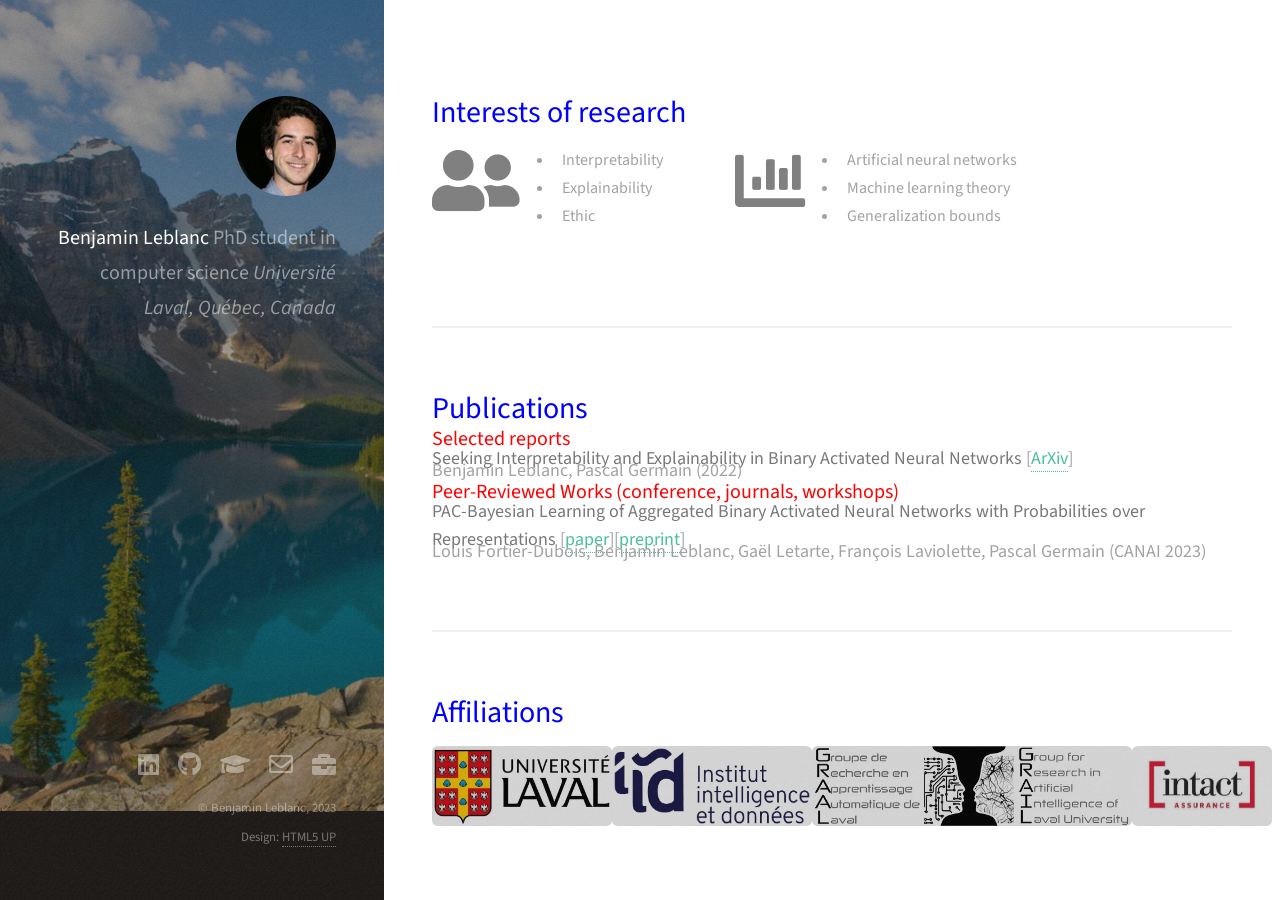
==== commit d8cc450d: "research interests" ====
--- a/index.html
+++ b/index.html
@@ -56,24 +56,28 @@
 			<div id="main">
 				<!-- One -->
 					<section id="one">
-						<p class="bottom-zero" style="color:blue; font-size:30px; font:Monaco">Interests of research</p>
-						<i class="fa fa-group"></i>
-						<ul>
-						  <li>Interpretability</li>
-						  <li>Explainability</li>
-						  <li>Ethic</li>
-						</ul>  						
-						<i class="fa fa-bar-chart"></i>
-						<ul>
-						  <li>Artificial neural networks</li>
-						  <li>Machine learning theory</li>
-						  <li>Generalization bounds</li>
-						</ul>
-						
+						<p class="bottom-one" style="color:blue; font-size:30px; font:Monaco">Interests of research</p>
+						<jcc>
+							<i class="fas fa-user-friends" style="font-size:70px;color:grey"></i>
+							&nbsp&nbsp&nbsp&nbsp&nbsp&nbsp
+							<ul>
+							  <li>Interpretability</li>
+							  <li>Explainability</li>
+							  <li>Ethic</li>
+							</ul>  			
+							&nbsp&nbsp&nbsp&nbsp&nbsp&nbsp&nbsp&nbsp&nbsp&nbsp&nbsp&nbsp&nbsp&nbsp&nbsp&nbsp&nbsp&nbsp&nbsp&nbsp&nbsp&nbsp&nbsp&nbsp			
+							<i class="fas fa-chart-bar" style="font-size:70px;color:grey"></i>
+							&nbsp&nbsp&nbsp&nbsp&nbsp&nbsp
+							<ul>
+							  <li>Artificial neural networks</li>
+							  <li>Machine learning theory</li>
+							  <li>Generalization bounds</li>
+							</ul>
+						</jcc>
 					</section>
 					<section>
 						<p class="bottom-zero" style="color:blue; font-size:30px; font:Monaco">Publications</p>
-						<p class="bottom-mpv" style="color:red; font-size:20px; font:Monaco"><strong>Selected reports</strong><br></p>
+						<p class="bottom-mpv" style="color:red; font-size:20px; font:Monaco">Selected reports<br></p>
 						<p style="font-size:18px"><b>Seeking Interpretability and Explainability in Binary Activated Neural Networks</b> [<a href="https://arxiv.org/abs/2209.03450">ArXiv</a>]</p>
 						<p class="bottom-mpv" style="font-size:18px">Benjamin Leblanc, Pascal Germain (2022)</p>
 						
--- a/assets/css/main.css
+++ b/assets/css/main.css
@@ -76,6 +76,9 @@
     display: flex;
     justify-content: space-between;
 }
+jcc {
+    display: flex;
+}
 element {
     opacity: 1;
     // CSS property
@@ -133,6 +136,7 @@
 	strong, b {
 		color: #787878;
 		font-weight: 400;
+		font-style: bold;
 	}
 
 	em, i {
@@ -1773,11 +1777,10 @@
 	section.special, article.special {
 		text-align: center;
 	}
-
 	header p {
 		color: #b2b2b2;
 		position: relative;
-		margin: 0 0 1.5em 0;
+		margin: 0 -10em 1.5em 0;
 	}
 
 	header h2 + p {
@@ -2044,7 +2047,6 @@
 		.icon.brands:before {
 			font-family: 'Font Awesome 5 Brands';
 		}
-
 /* Image */
 
 	.image {
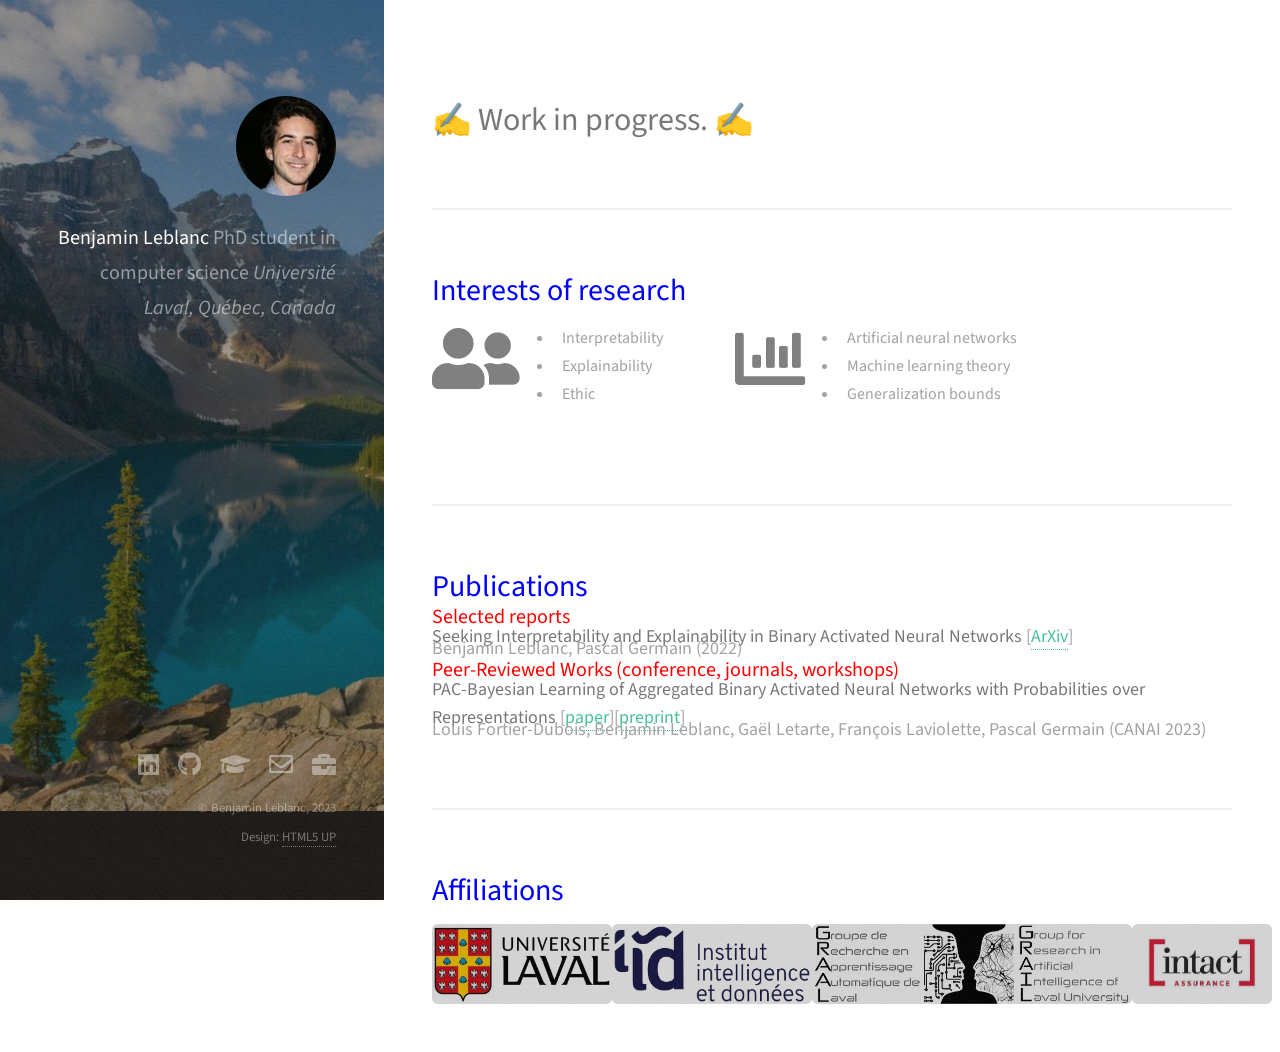
==== commit 7230eb67: "Update index.html" ====
--- a/index.html
+++ b/index.html
@@ -55,6 +55,12 @@
 		<!-- Main -->
 			<div id="main">
 				<!-- One -->
+					</section>
+					<section id="one">
+						<header class="major">
+							<h2><span>&#9997;</span> Work in progress. <span>&#9997;</span></h2>
+						</header>
+					</section>
 					<section id="one">
 						<p class="bottom-one" style="color:blue; font-size:30px; font:Monaco">Interests of research</p>
 						<jcc>
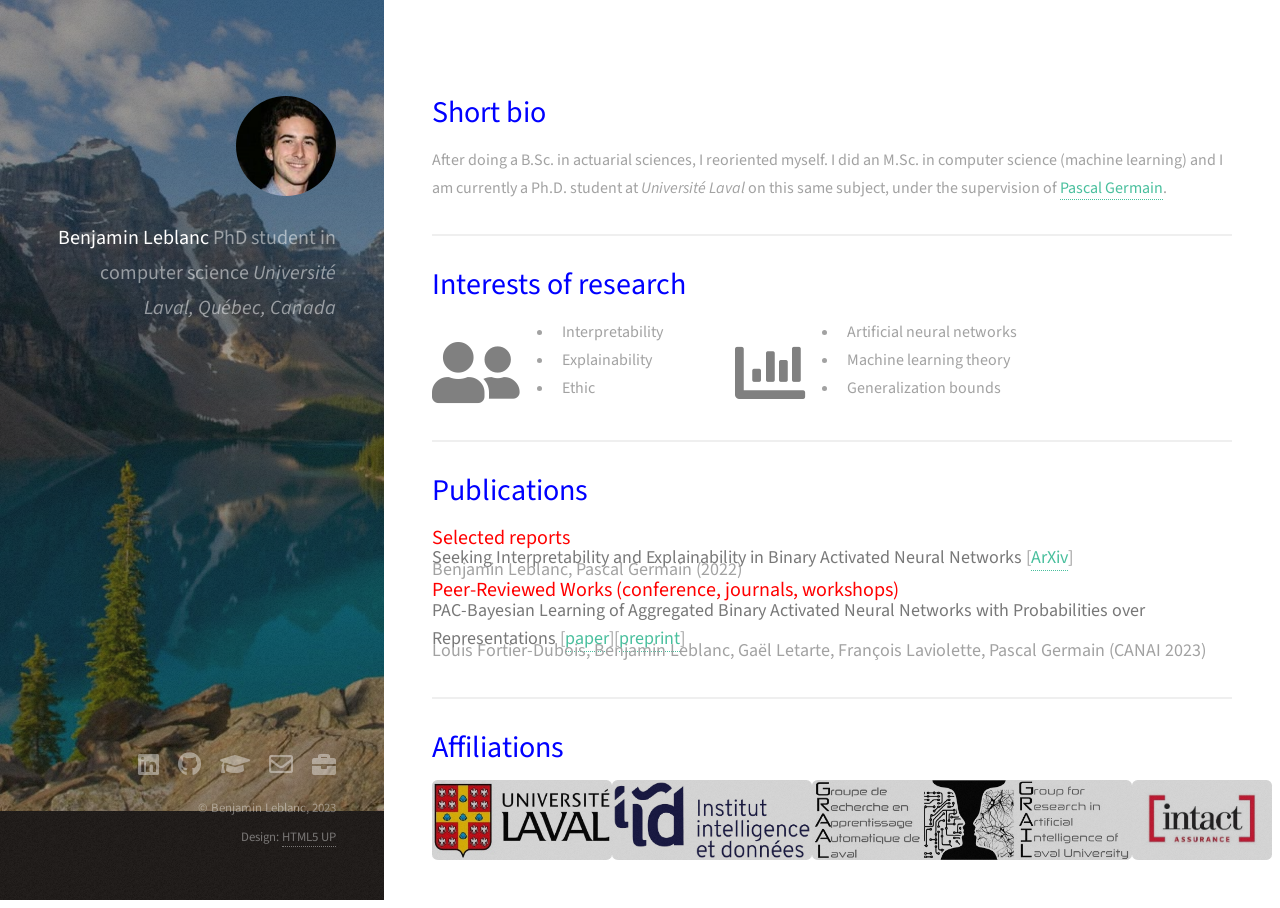
==== commit d967edb4: "Final" ====
--- a/index.html
+++ b/index.html
@@ -57,14 +57,13 @@
 				<!-- One -->
 					</section>
 					<section id="one">
-						<header class="major">
-							<h2><span>&#9997;</span> Work in progress. <span>&#9997;</span></h2>
-						</header>
+						<p align="justify" class="bottom-one" style="color:blue; font-size:30px; font:Monaco">Short bio</p>
+						After doing a B.Sc. in actuarial sciences, I reoriented myself. I did an M.Sc. in computer science (machine learning) and I am currently a Ph.D. student at <em>Université Laval</em> on this same subject, under the supervision of  <a href="https://www.pascalgermain.info/">Pascal Germain</a>.
 					</section>
 					<section id="one">
 						<p class="bottom-one" style="color:blue; font-size:30px; font:Monaco">Interests of research</p>
 						<jcc>
-							<i class="fas fa-user-friends" style="font-size:70px;color:grey"></i>
+							<pad class="fas fa-user-friends" style="font-size:70px;color:grey"></pad>
 							&nbsp&nbsp&nbsp&nbsp&nbsp&nbsp
 							<ul>
 							  <li>Interpretability</li>
@@ -72,7 +71,7 @@
 							  <li>Ethic</li>
 							</ul>  			
 							&nbsp&nbsp&nbsp&nbsp&nbsp&nbsp&nbsp&nbsp&nbsp&nbsp&nbsp&nbsp&nbsp&nbsp&nbsp&nbsp&nbsp&nbsp&nbsp&nbsp&nbsp&nbsp&nbsp&nbsp			
-							<i class="fas fa-chart-bar" style="font-size:70px;color:grey"></i>
+							<pad class="fas fa-chart-bar" style="font-size:70px;color:grey"></pad>
 							&nbsp&nbsp&nbsp&nbsp&nbsp&nbsp
 							<ul>
 							  <li>Artificial neural networks</li>
@@ -82,7 +81,7 @@
 						</jcc>
 					</section>
 					<section>
-						<p class="bottom-zero" style="color:blue; font-size:30px; font:Monaco">Publications</p>
+						<p class="bottom-one" style="color:blue; font-size:30px; font:Monaco">Publications</p>
 						<p class="bottom-mpv" style="color:red; font-size:20px; font:Monaco">Selected reports<br></p>
 						<p style="font-size:18px"><b>Seeking Interpretability and Explainability in Binary Activated Neural Networks</b> [<a href="https://arxiv.org/abs/2209.03450">ArXiv</a>]</p>
 						<p class="bottom-mpv" style="font-size:18px">Benjamin Leblanc, Pascal Germain (2022)</p>
--- a/assets/css/main.css
+++ b/assets/css/main.css
@@ -29,6 +29,9 @@
 footer, header, hgroup, menu, nav, section {
 	display: block;}
 
+pad {
+  padding-top: 20px;
+}
 body {
 	line-height: 1;
 	background: transparent;
@@ -78,6 +81,7 @@
 }
 jcc {
     display: flex;
+    padding-top: -1em;
 }
 element {
     opacity: 1;
@@ -2172,7 +2176,7 @@
 
 	ul {
 		list-style: disc;
-		margin: 0 0 2em 0;
+		margin: 0 0 0 0;
 		padding-left: 1em;
 	}
 
@@ -2696,14 +2700,14 @@
 	#main {
 		margin-left: 35%;
 		max-width: 54em;
-		padding: 8em 4em 4em 4em;
+		padding: 6em 4em 4em 4em;
 		width: calc(100% - 35%);
 	}
 
 		#main > section {
 			border-top: solid 2px #efefef;
-			margin: 4em 0 0 0;
-			padding: 4em 0 0 0;
+			margin: 2em 0 0 0;
+			padding: 2em 0 0 0;
 		}
 
 			#main > section:first-child {
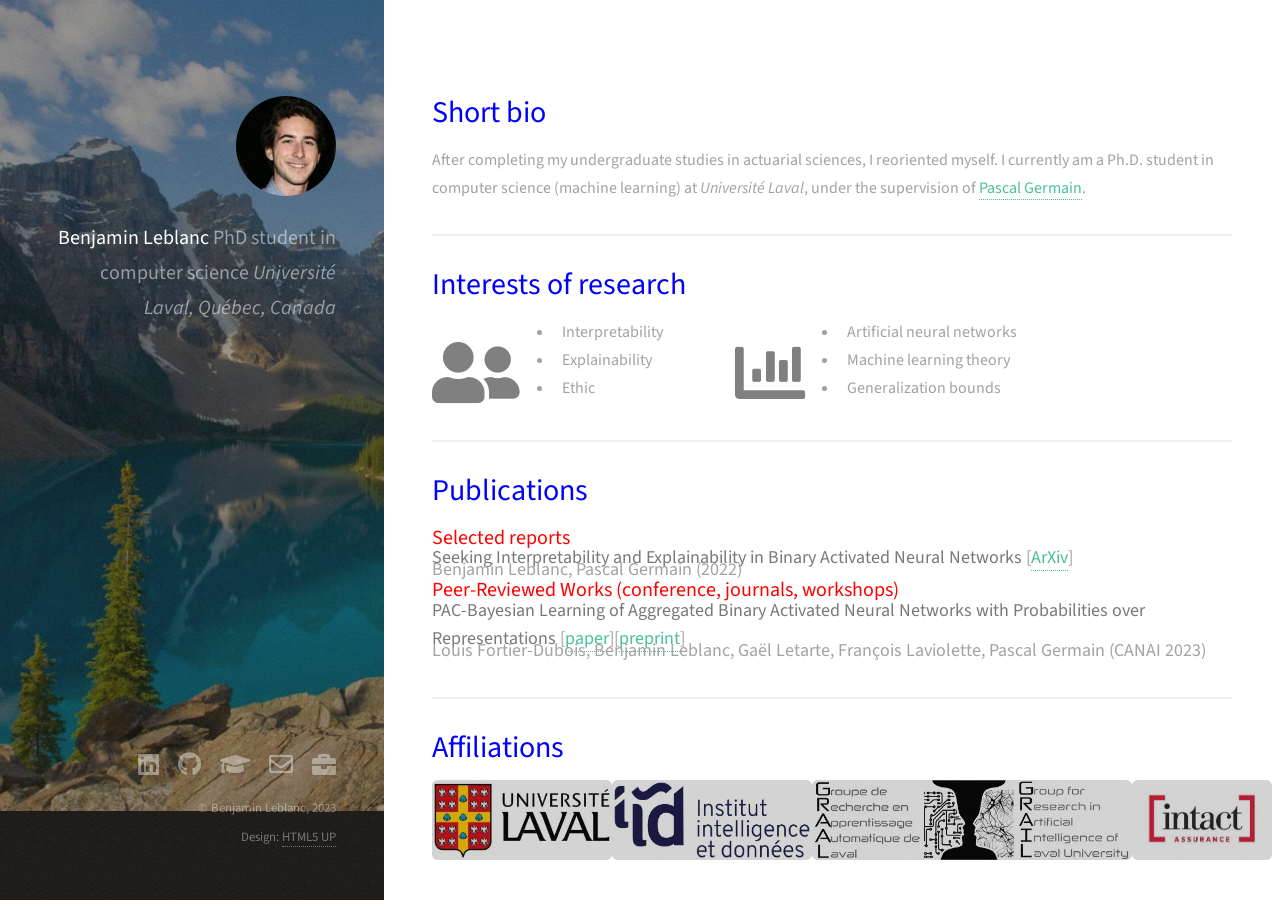
==== commit d1def871: "Update index.html" ====
--- a/index.html
+++ b/index.html
@@ -58,7 +58,7 @@
 					</section>
 					<section id="one">
 						<p align="justify" class="bottom-one" style="color:blue; font-size:30px; font:Monaco">Short bio</p>
-						After doing a B.Sc. in actuarial sciences, I reoriented myself. I did an M.Sc. in computer science (machine learning) and I am currently a Ph.D. student at <em>Université Laval</em> on this same subject, under the supervision of  <a href="https://www.pascalgermain.info/">Pascal Germain</a>.
+						After completing my undergraduate studies in actuarial sciences, I reoriented myself. I currently am a Ph.D. student in computer science (machine learning) at <em>Université Laval</em>, under the supervision of  <a href="https://www.pascalgermain.info/">Pascal Germain</a>.
 					</section>
 					<section id="one">
 						<p class="bottom-one" style="color:blue; font-size:30px; font:Monaco">Interests of research</p>
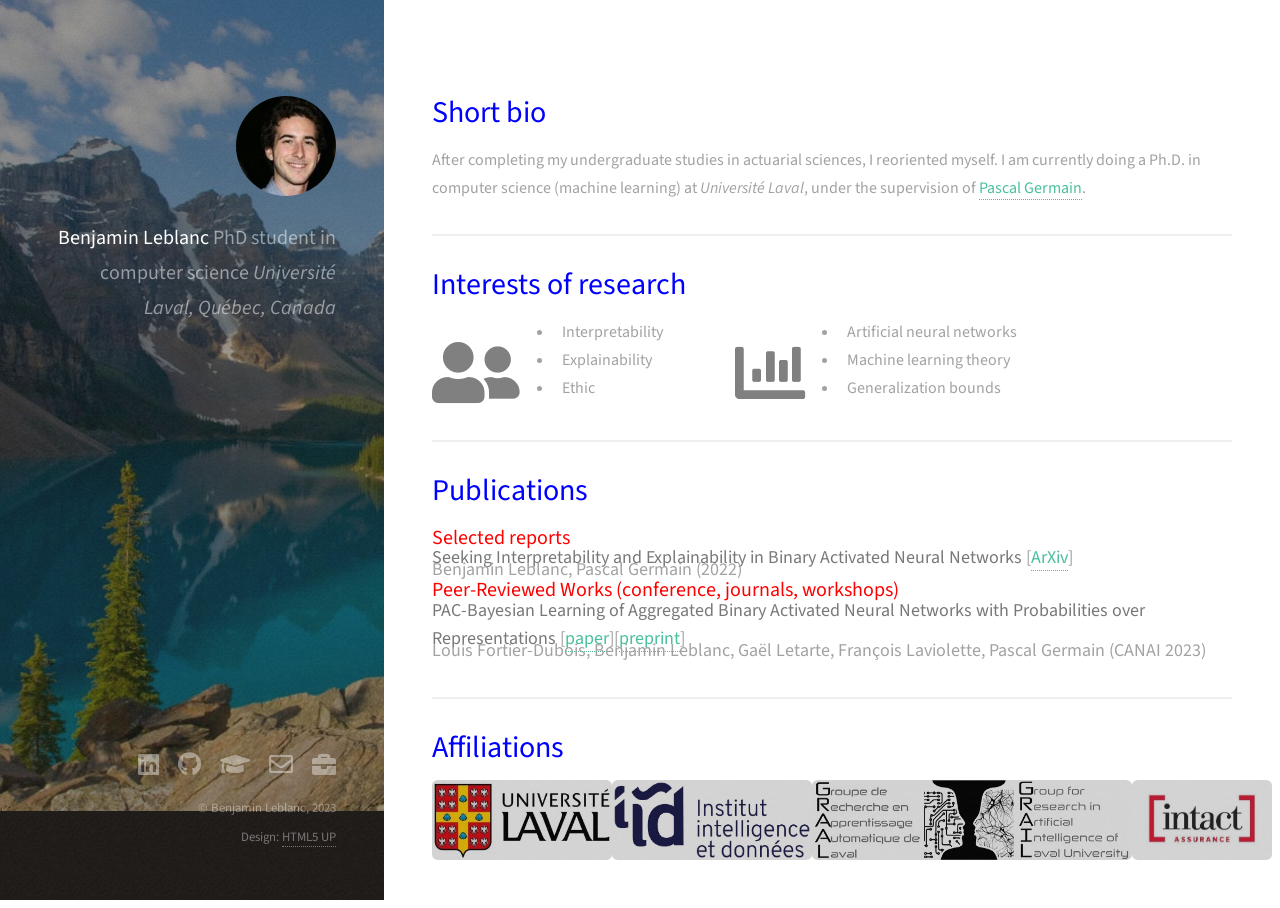
==== commit 4b1af48f: "Update index.html" ====
--- a/index.html
+++ b/index.html
@@ -58,7 +58,7 @@
 					</section>
 					<section id="one">
 						<p align="justify" class="bottom-one" style="color:blue; font-size:30px; font:Monaco">Short bio</p>
-						After completing my undergraduate studies in actuarial sciences, I reoriented myself. I currently am a Ph.D. student in computer science (machine learning) at <em>Université Laval</em>, under the supervision of  <a href="https://www.pascalgermain.info/">Pascal Germain</a>.
+						After completing my undergraduate studies in actuarial sciences, I reoriented myself. I am currently doing a Ph.D. in computer science (machine learning) at <em>Université Laval</em>, under the supervision of  <a href="https://www.pascalgermain.info/">Pascal Germain</a>.
 					</section>
 					<section id="one">
 						<p class="bottom-one" style="color:blue; font-size:30px; font:Monaco">Interests of research</p>
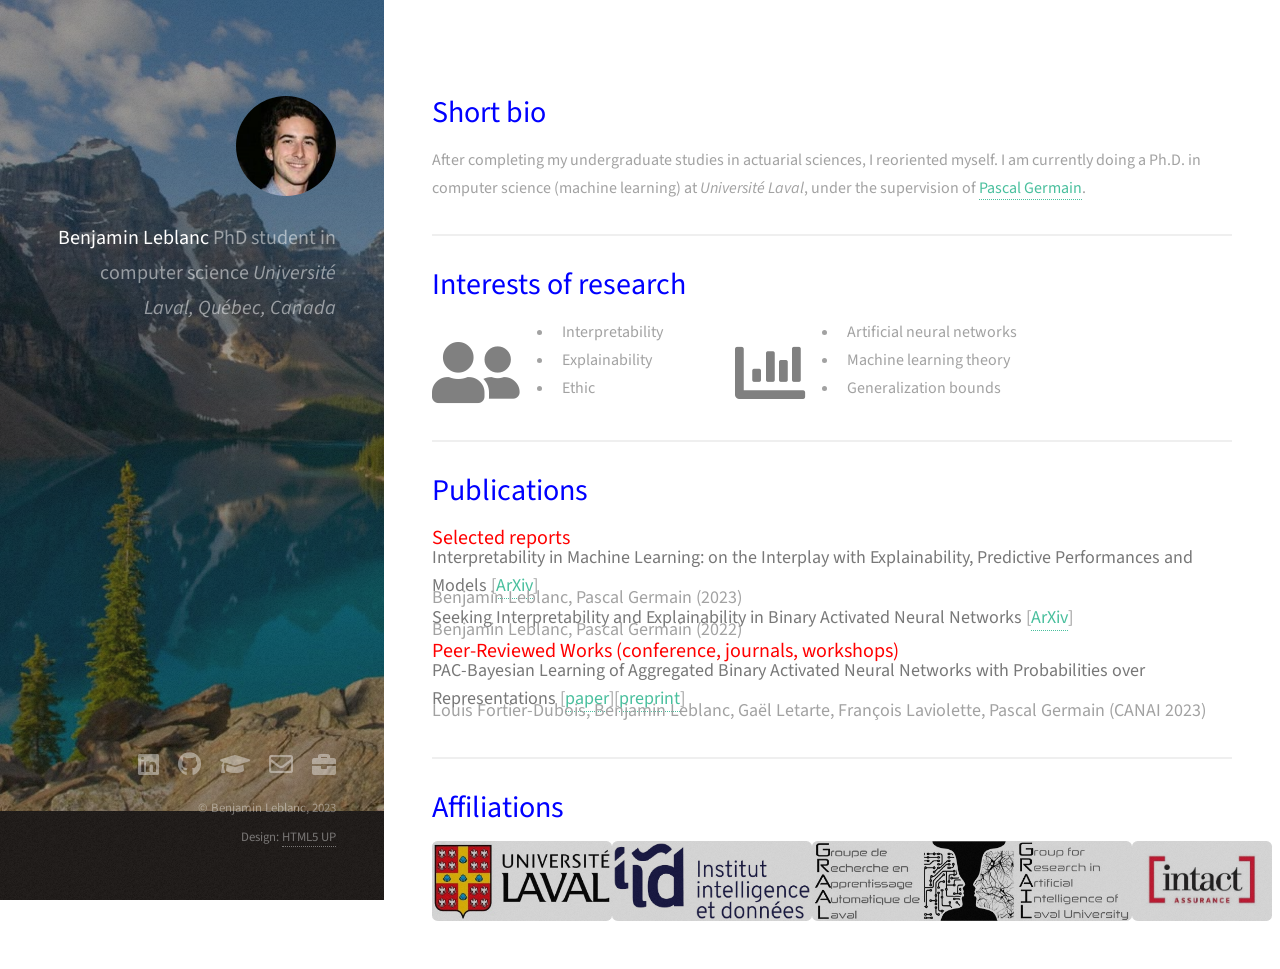
==== commit e18bcb86: "Update index.html" ====
--- a/index.html
+++ b/index.html
@@ -83,6 +83,8 @@
 					<section>
 						<p class="bottom-one" style="color:blue; font-size:30px; font:Monaco">Publications</p>
 						<p class="bottom-mpv" style="color:red; font-size:20px; font:Monaco">Selected reports<br></p>
+						<p style="font-size:18px"><b>Interpretability in Machine Learning: on the Interplay with Explainability, Predictive Performances and Models</b> [<a href="https://arxiv.org/abs/2311.11491">ArXiv</a>]</p>
+						<p class="bottom-mpv" style="font-size:18px">Benjamin Leblanc, Pascal Germain (2023)</p>
 						<p style="font-size:18px"><b>Seeking Interpretability and Explainability in Binary Activated Neural Networks</b> [<a href="https://arxiv.org/abs/2209.03450">ArXiv</a>]</p>
 						<p class="bottom-mpv" style="font-size:18px">Benjamin Leblanc, Pascal Germain (2022)</p>
 						
